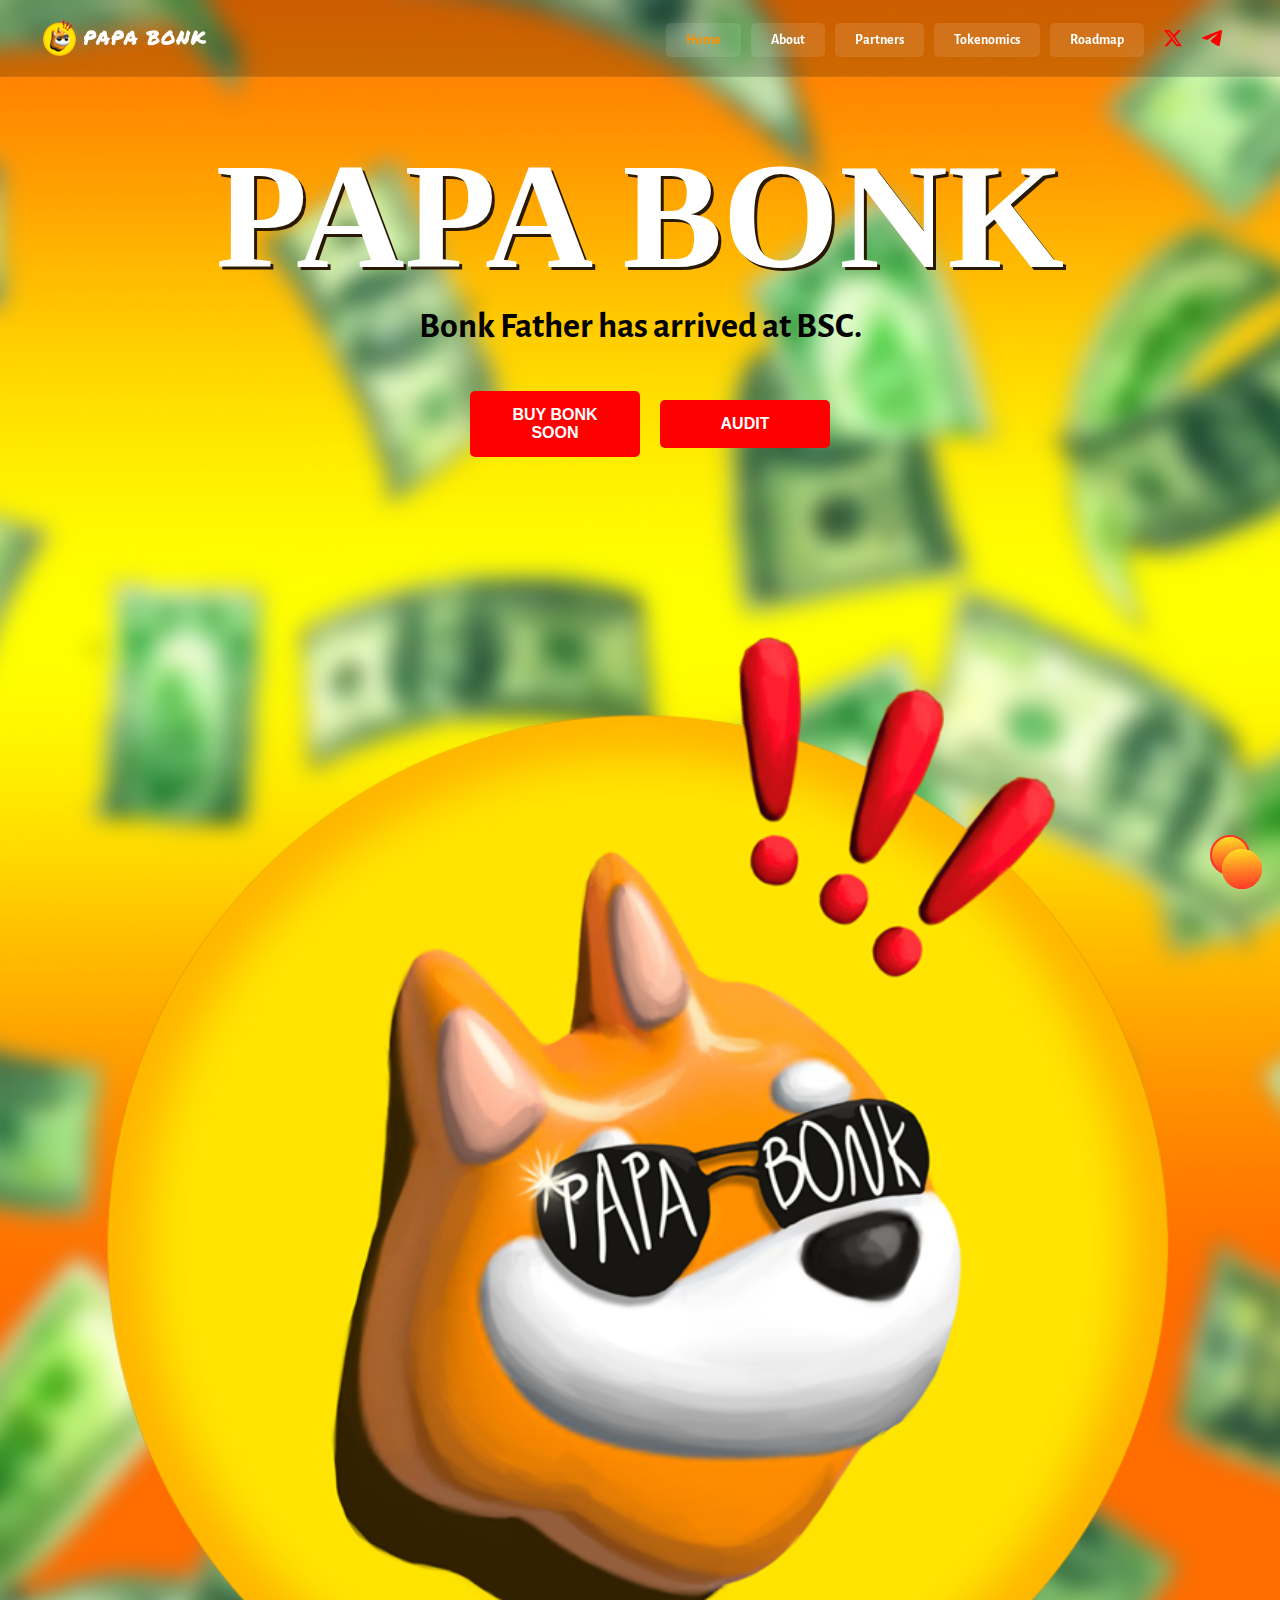
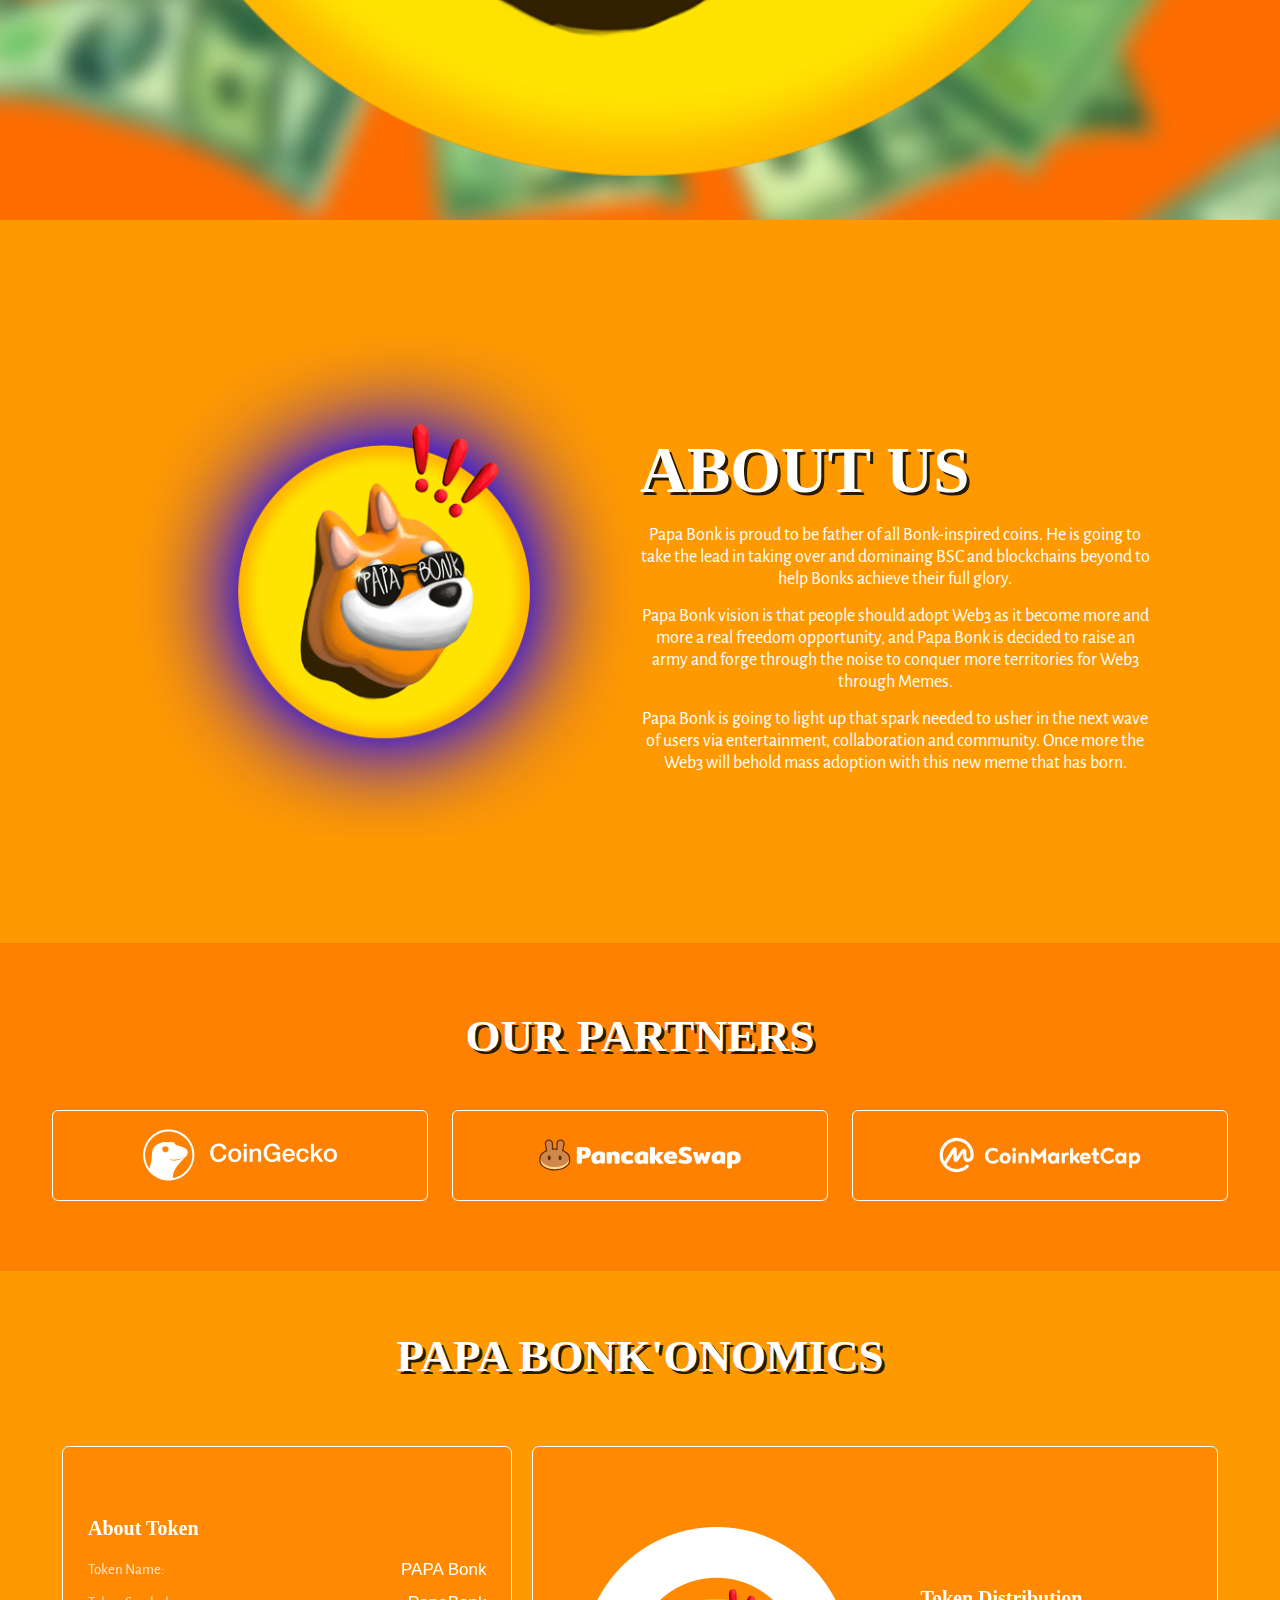
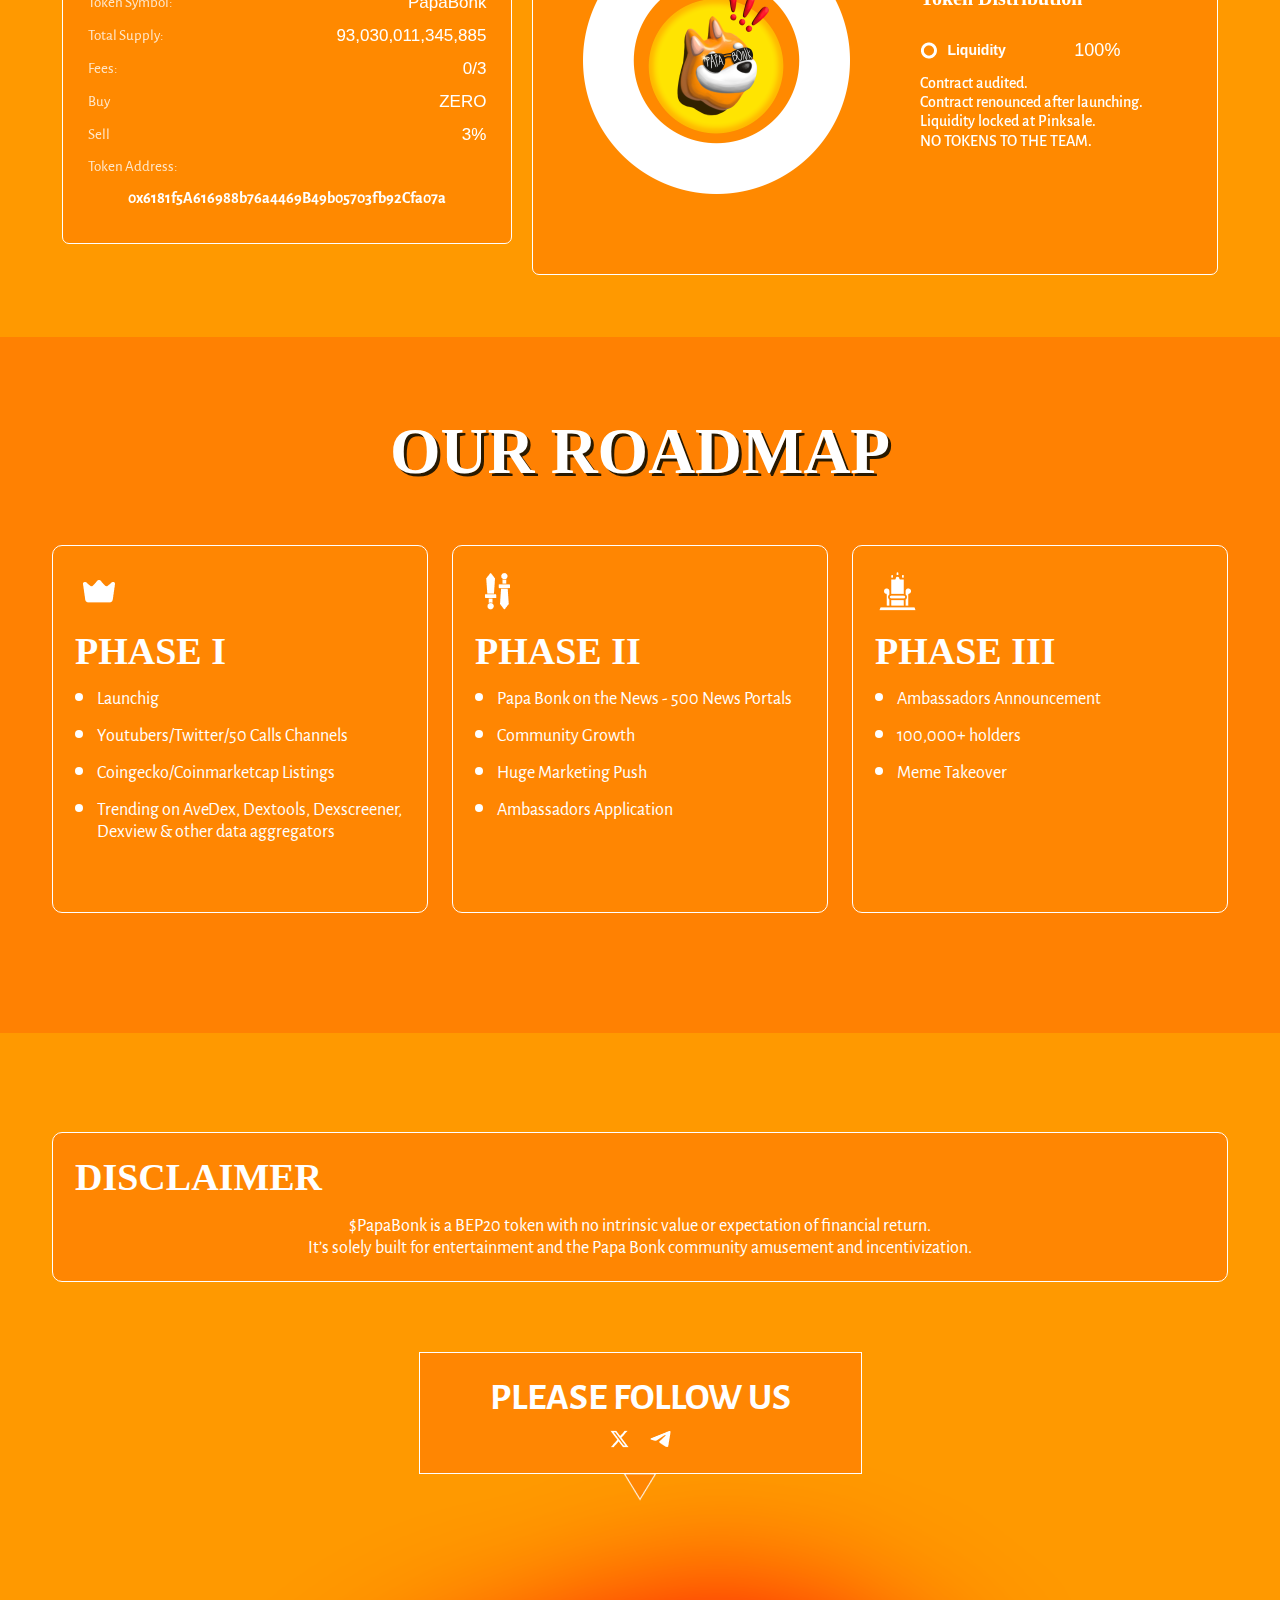
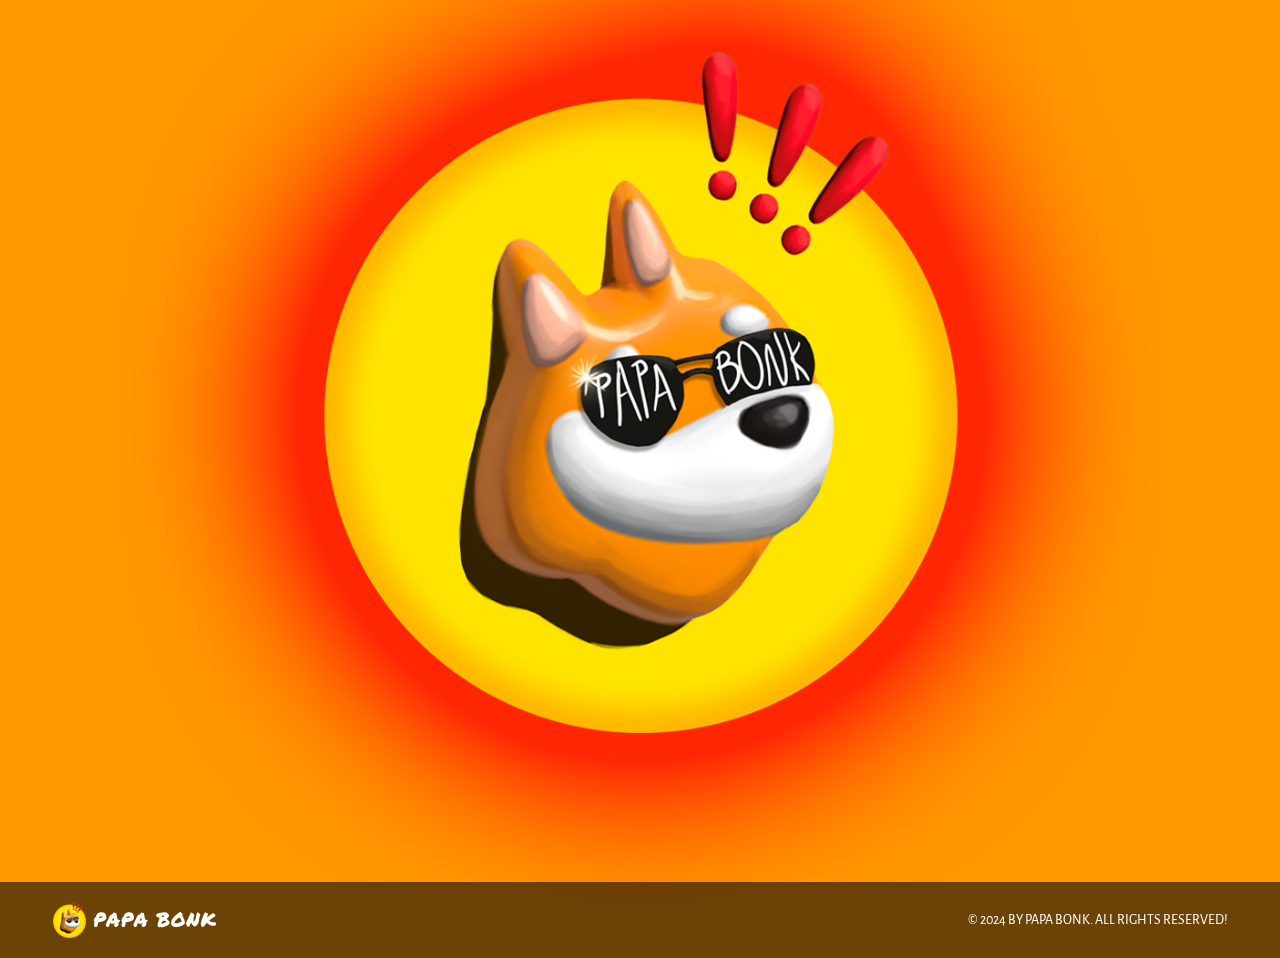
==== index copy.html @ e7e3ecf7 "commit for launching" ====
<!DOCTYPE html>
<html lang="en-US">
	
<head>
		<!-- Meta setup -->
		<meta charset="UTF-8">
		<meta http-equiv="X-UA-Compatible" content="IE=edge">
		<meta name="viewport" content="width=device-width, initial-scale=1, maximum-scale=1, user-scalable=0" />
		<meta name="keywords" content="">
		<meta name="decription" content="">
		
		<!-- Title -->
		<title>Papa BONK - The meme father</title>
		
		<!-- Fav Icon -->
		<link rel="icon" href="img/fav.png"/>	

		<!-- Include Bootstrap -->
		<link rel="stylesheet" href="css/bootstrap.min.css"/>

		<!-- Include aos -->
		<link href="../unpkg.com/aos%402.3.1/dist/aos.css" rel="stylesheet">
		
		<!-- Main StyleSheet -->
		<link rel="stylesheet" href="style.css"/>	

		<!-- Responsive CSS -->
		<link rel="stylesheet" href="css/responsive.css"/>	
		
	</head>
	<body>

		<!--[if lte IE 9]>
            <p class="browserupgrade">You are using an <strong>outdated</strong> browser. Please <a href="https://browsehappy.com/">upgrade your browser</a> to improve your experience and security.</p>
        <![endif]-->

		<!-- nav area start -->
		<header>
			<div class="container ">
				<nav>
					<div class="menu-logo">
						<a href="#" class="logo"><img src="img/logo.png" alt="logo"></a>
					</div>
					<div class="menu-item d-flex">
						<ul class="d-flex">
                            <li><a href="#" data-scroll="#home">Home</a></li>
                            <li><a href="#about" data-scroll="#about">About</a></li>
                            <li><a href="#Partners" data-scroll="#Partners">Partners</a></li>
                            <li><a href="#Tokenomics" data-scroll="#Tokenomics">Tokenomics</a></li>
                            <li><a href="#Roadmap" data-scroll="#Roadmap">Roadmap</a></li>
                        </ul>
						<div class="s-icon">
							<a href="https://twitter.com/ThePapaBonk"><img src="img/x.svg" class="img-fluid" alt=""></a>
							<a href="https://t.me/thepapabonk"><img src="img/telegram.svg" class="img-fluid" alt=""></a>
						</div>
					</div>
					
					<div class="menu-bar">
						<div class="menu-bar-wraper">
							<div class="s-icon mobile-icon-ss">
								<ul>
									<li><a href="https://twitter.com/ThePapaBonk"><img src="img/x.svg" class="img-fluid" alt=""></a>
										<a href="https://t.me/thepapabonk"><img src="img/telegram.svg" class="img-fluid" alt=""></a></li>
								</ul>
							</div>
							<a data-bs-toggle="offcanvas" href="#offcanvasExample" role="button" aria-controls="offcanvasExample">
								<i class="fa fa-bars" aria-hidden="true"></i>
							 </a>
						</div>
					</div>
				</nav>
			</div>
		</header>

		<!-- nev area start -->

		  <!-- offcanvas-area-start -->
		  <div class="offcanvas offcanvas-start" tabindex="-1" id="offcanvasExample" aria-labelledby="offcanvasExampleLabel">
            <div class="offcanvas-header">
                <h5 class="offcanvas-title" id="offcanvasExampleLabel"><a href="index-2.html"><img src="img/logo.png" class="img-fluid" alt="logo"></a></h5>
                <a class="clloss-x" data-bs-dismiss="offcanvas" aria-label="Close"><i class="fa-solid fa-x"></i></a>
            </div>
            <div class="offcanvas-body">
                <div class="mobile-menu-item">
                    <ul>
						<li><a href="#" class="m-active">Home</a></li>
						<li><a href="#about">About</a></li>
						<li><a href="#Partners">Partners</a></li>
						<li><a href="#Tokenomics">Tokenomics</a></li>
						<li><a href="#Roadmap">Roadmap</a></li>
                    </ul>
                </div>
            </div>
        </div>
        <!-- offcanvas-area-end -->

		<!-- hero-area-start -->
		<section class="hero-area overflow-hidden" id="home">
			<div class="container">
				<div class="hero-title text-center">
					<h2 data-aos="fade-up">PAPA BONK</h2>
					<sub data-aos="fade-up">Bonk Father has arrived at BSC.</sub><br><br><br>
					<ul data-aos="fade-up text-center menu-item d-flex">
						<li><a href="https://pancakeswap.finance">BUY BONK SOON</a></li>
						<li><a href="#" class="s2ndss">Audit</a></li>
						<!--<li><a href="https://app.analytixaudit.com/king-bonk" class="s2ndss">audit</a></li>-->
					</ul>
				</div>
			</div>
			
		</section>
		<!-- hero-area-end -->

		<!-- about area start -->
		<section class="about-area overflow-hidden" id="about">
			<div class="container">
				<div class="max-abouts">
					<div class="row g-0">
						<div class="col-md-6 col-lg-6">
							<div data-aos="fade-right" class="about-left">
								<img src="img/about.png" class="img-fluid" alt="">
							</div>
						</div>
						<div class="col-md-6 col-lg-6">
							<div class="about-right">
								<h2 data-aos="fade-up">About US</h2>
								<p data-aos="fade-up">Papa Bonk is proud to be father of all Bonk-inspired coins. He is going to take the lead in taking over and dominaing BSC and blockchains beyond to help Bonks achieve their full glory.</p>
								<p data-aos="fade-up">Papa Bonk vision is that people should adopt Web3 as it become more and more a real freedom opportunity, and Papa Bonk is decided to raise an army and forge through the noise to conquer more territories for Web3 through Memes.</p>
								<p data-aos="fade-up">Papa Bonk is going to light up that spark needed to usher in the next wave of users via entertainment, collaboration and community. Once more the Web3 will behold mass adoption with this new meme that has born.</p>
								
							</div>
						</div>
					</div>
				</div>
				
			</div>
		</section>
		<!-- about area end -->

		<!-- our partners area start  -->
		<section class="partners-area overflow-hidden" id="Partners">
			<div class="container">
				<div class="partners-title">
					<h2 data-aos="zoom-in">Our Partners</h2>
				</div>
				<div class="row">
					<div class="col-md-4 col-lg-4">
						<div data-aos="zoom-in-up" class="partners-items">
							<a href="#"><img src="img/gecko.svg" class="img-fluid" alt=""></a>
						</div>
					</div>
					<div class="col-md-4 col-lg-4">
						<div data-aos="zoom-in-up" class="partners-items">
							<a href="#"><img src="img/pancake.svg" class="img-fluid" alt=""></a>
						</div>
					</div>
					<div class="col-md-4 col-lg-4">
						<div data-aos="zoom-in-up" class="partners-items">
							<a href="#"><img src="img/cmc.svg" class="img-fluid" alt=""></a>
						</div>
					</div>
				</div>
				<!--<div class="row mas-pra">
                   <div class="col-md-6 col-lg-6">
                        <div data-aos="zoom-in-up" class="partners-items">
							<a href="#"><img src="img/pink.svg" class="img-fluid" alt=""></a>
						</div>
                    </div>
                    <div class="col-md-6 col-lg-6">
						<div data-aos="zoom-in-up" class="partners-items">
							<a href="#"><img src="img/pink.svg" class="img-fluid" alt=""></a>
						</div>
                    </div>-->
                </div>
			</div>
		</section>
		<!-- our partners area end -->

		<!-- Tokenomics area end  -->
		<section class="tokenomics-area overflow-hidden" id="Tokenomics">
            <div class="container">
                <div class="tokenomic-title">
                    <h2 data-aos="fade-up" class="aos-init aos-animate">PAPA Bonk'onomics</h2>
                </div>
                <div class="cs-row">
                    <div class="custom-col-1s">
                        <div class="token-left aos-init aos-animate" data-aos="fade-right">
                            <div class="token-left-item">
                                <h2>About Token</h2>
                                <ul>
                                    <li>Token Name:</li>
                                    <li>PAPA Bonk</li>
                                </ul>
                                <ul>
                                    <li>Token Symbol:</li>
                                    <li>PapaBonk</li>
                                </ul>
                                <ul>
                                    <li>Total Supply:</li>
                                    <li>93,030,011,345,885</li>
                                </ul>
								<ul>
                                    <li>Fees:</li>
                                    <li>0/3</li>
                                </ul>
								<ul>
                                    <li>Buy</li>
                                    <li>ZERO</li>
                                </ul>
                                <ul>
                                    <li>Sell</li>
                                    <li>3%</li>
                                </ul>
                                <ul>
                                    <li>Token Address:</li>
                                    <li></li>
                                </ul>
                                <p>0x6181f5A616988b76a4469B49b05703fb92Cfa07a</p>
                                
                            </div>
                        </div>
                    </div>
                    <div class="custom-col-2s">
                        <div class="token-right aos-init aos-animate" data-aos="fade-left">
                            <div class="token-right-ll">
                                <img src="img/cr.png" class="img-fluid" alt="">
                            </div>
                            <div class="token-right-rr">
                                <h2>Token Distribution</h2>
                                <ul>
                                    <li><img src="img/cr1.png" alt="">Liquidity</li>
                                    <li>100%</li>
                                </ul>
								<H6>Contract audited.<br>Contract renounced after launching.<br>Liquidity locked at Pinksale.<br>NO TOKENS TO THE TEAM.</H6>
                                <ul>
                                    <!--<li><img src="img/cr2.png" alt="">Cex Listing</li>
                                    <li>5%</li>-->
                                </ul>
                            </div>
                        </div>
                    </div>
                </div>
            </div>
        </section>
		<!-- Tokenomics area end  -->

		<!-- Our Roadmap start -->
		<section class="our-roadmap-area overflow-hidden" id="Roadmap">
			<div class="container">
				<div class="roadmap-title">
					<h2 data-aos="fade-up">Our Roadmap</h2>
				</div>
				<div class="row">
					<div class="col-md-6 col-lg-4">
						<div data-aos="fade-right" class="roadmap-item aos-init aos-animate">
							<img src="img/crown.png" alt="">
							<h3>Phase I</h3>
							<ul>
								<!--<li>Presale</li>-->
								<li>Launchig</li>
								<li>Youtubers/Twitter/50 Calls Channels</li>
								<li>Coingecko/Coinmarketcap Listings</li>
								<li>Trending on AveDex, Dextools, Dexscreener, Dexview & other data aggregators</li>
								<!--<li>Listing on Major Exchanges</li>-->
							</ul>
						</div>
					</div>
					<div class="col-md-6 col-lg-4">
						<div data-aos="fade-up" class="roadmap-item aos-init aos-animate">
							<img src="img/sword.png" alt="">
							<h3>Phase II</h3>
							<ul>
								<li>Papa Bonk on the News - 500 News Portals</li>
								<li>Community Growth</li>
								<li>Huge Marketing Push</li>
								<li>Ambassadors Application</li>
							</ul>
						</div>
					</div>
					<div class="col-md-6 col-lg-4">
						<div data-aos="fade-left" class="roadmap-item aos-init aos-animate">
							<img src="img/throne.png" alt="">
							<h3>Phase III</h3>
							<ul>
								<li>Ambassadors Announcement</li>
								<li>100,000+ holders</li>
								<li>Meme Takeover</li>
							</ul>
						</div>
					</div>
				</div>
			</div>
		</section>
		<!-- Our Roadmap end -->

		<!-- Our featured start -->
		<section class="our-featured-area overflow-hidden" id="Roadmap">
			<div class="container">
				<div class="disclaimer-wrapper" data-aos="zoom-in">
					<h2>Disclaimer </h2>
					<p>$PapaBonk is a BEP20 token with no intrinsic value or expectation of financial return.<br>It’s solely built for entertainment and the Papa Bonk community amusement and incentivization.</p>
				</div>
				<div class="footer-social-inner text-center" data-aos="fade-up">
					<span><img src="img/pb.png" alt=""></span>
						<h2><strong>Please follow us</strong></h2>
						<ul>
							<li><a href="https://twitter.com/ThePapaBonk"><img src="img/x.png" alt=""></a></li>
							<li><a href="https://t.me/thepapabonk"><img src="img/t.png" alt=""></a></li>
						</ul>
				</div>
				<div class="btm-king-img" data-aos="fade-up">
					<img src="img/btm-king.png" class="img-fluid" alt="">
				</div>
			</div>
		</section>
		<!-- featured end -->

		<!-- footer start -->
		<footer>
			<div class="container">
				<div class="footer-wrapper">
					<a href="#"><img src="img/logo.png" alt=""></a>
					<p>© 2024 by Papa Bonk. All rights reserved!</p>
				</div>
			</div>
		</footer>
		<!-- footer  end-->
		
			
		<!-- Main jQuery -->
		<script src="js/jquery-3.6.0.min.js"></script>		

		<!-- Bootstrap Js -->
		<script src="js/bootstrap.bundle.min.js"></script>

	   <!-- aos Js -->
	   <script src="js/aos.min.js"></script>

		<script>
			$(document).ready(function() {
				$( window ).scroll(function() {
					var height = $(window).scrollTop();
					if(height >= 100) {
						$('header').addClass('fixed-menu');
					} else {
						$('header').removeClass('fixed-menu');
					}
				});
			});
		</script>

		<!-- smartscroll Js -->
		<script src="js/smartscroll.js"></script>
		<script>
			(function ($) {
				"use strict";
				// all parameters are optional
				smartScroll.init({
					speed: 700, // default 500
					addActive: false, // default true
					activeClass: "active", // default active
					offset: 80 // default 100
				}, function () {
					console.log("callback");
				});
			})(jQuery);
		</script>
		
		<!-- Fontawesome Script -->
		<script src="../kit.fontawesome.com/e7f2043049.js"></script>
		
		<!-- Custom jQuery -->
		<script src="js/scripts.js"></script>
		
		<!-- Scroll-Top button -->
		<a href="#" class="scrolltotop" style="display: inline;">
			<i class="fa-solid fa-arrow-up" aria-hidden="true"></i>
			<span class="pluse"></span>
			<span class="pluse2"></span>
		</a>
		
	</body>

</html>
---- style.css ----
@import url('https://fonts.googleapis.com/css2?family=Alegreya+Sans:ital,wght@0,100;0,300;0,400;0,500;0,700;0,800;0,900;1,100;1,300;1,400;1,500;1,700;1,800;1,900&family=Permanent+Marker&display=swap');
body {
    font-family: 'Alegreya Sans', sans-serif;
    font-size: 18px;
    font-weight: 400;
    background: #000000;
    color: #fff;
}

a,
button {
    -o-transition: all .2s ease;
    transition: all .2s ease;
    -webkit-transition: all .2s ease;
    -moz-transition: all .2s ease;
}

a,
a:hover {
    text-decoration: none;
}

ul {
    list-style-type: none;
    padding: 0;
    margin: 0;
    font-family: 'Permanent Marker', sans-serif;
    font-size: 18px;
    font-weight: 400;
    text-align: center;
    color: #ffff;
}

p {
    font-family: 'Alegreya Sans', sans-serif;
    font-size: 30px;
    text-align: center;
    font-weight: 400;
    color: #fff;
    margin-bottom: 0;
}
sub {
    font-family: 'Alegreya Sans', sans-serif;
    font-size: 36px;
    font-weight: 700;
    text-align: center;
    color: #000000;
}rgb(0, 0, 0)

h1,
h2,
h3,
h4,
h5,
h6 {
    margin-bottom: 0;
}

label {
    margin-bottom: 0;
}


.scrolltotop {
    width: 40px;
    height: 40px;
    line-height: 40px;
    border-radius: 50%;
    background: rgb(255,228,35);
    background: linear-gradient(176deg, rgba(255,228,35,1) 0%, rgba(255,130,37,1) 51%, rgba(255,53,39,1) 100%); 
    text-align: center; 
    font-size: 22px;
    color: #ffffff;
    position: fixed;
    right: 30px;
    bottom: 25px;
    display: none;
    animation: lab_top_up 5s linear infinite;
    -webkit-transition: all 0.3s ease;
    -moz-transition: all 0.3s ease;
    transition: all 0.3s ease;
    border: 2px solid #FF3527;
    z-index: 1;    
}

.scrolltotop i {
    color: #ffff;
}

@keyframes lab_top_up {
    0% {
        transform: translateY(-15px);
    }
    50% {
        transform: translateY(0px);
    }
    100% {
        transform: translateY(-15px);
    }
}

.pluse,
.pluse2 {
    position: relative;
    top: 10px;
    left: -8px;
    z-index: -1;
}

.pluse::before,
.pluse2::before {
  width: 40px;
  height: 40px;
}

.pluse::after,
.pluse::before,
.pluse2::after,
.pluse2::before {
    background: rgb(255,228,35);
    background: linear-gradient(176deg, rgba(255,228,35,1) 0%, rgba(255,130,37,1) 51%, rgba(255,53,39,1) 100%); 
  border-radius: 50%;
  left: 50%;
  top: 50%;
  display: block;
  content: '';
  position: absolute;
  top: 2px;
  left: 0;
}

.pluse::after,
.pluse2::after {
  width: 30px;
  height: 30px;
  background: transparent;
  margin-left: -15px;
  margin-top: -15px;
}

.pluse::before {
    -webkit-animation: pluse_animate 2.5s infinite linear;
    animation: pluse_animate 2.5s infinite linear;
}

.pluse2::before {
  -webkit-animation: pluse_animate 3s infinite linear;
  animation: pluse_animate 3s infinite linear; 
}

@keyframes pluse_animate {
    0% {
        opacity: 1;
        -webkit-transform: translate(-50%, -50%) scale(0.3);
        transform: translate(-50%, -50%) scale(0.3);
    }
    100% {
        opacity: 0;
        -webkit-transform: translate(-50%, -50%) scale(2);
        transform: translate(-50%, -50%) scale(2);
    }
}


/*==== nev area start===== */

header {
    padding: 20px 30px;
    border-bottom: 1px solid rgba(255, 255, 255, 0.07); background: rgba(0, 0, 0, 0.20);
    backdrop-filter: blur(3px); 
    position: fixed;
    max-width: 100%;
    width: 100%;
    left: 0;
    right: 0;
    z-index: 9999;
}

header .container{
    max-width: 100% !important;
}
nav {
    display: -webkit-box;
    display: -ms-flexbox;
    display: flex;
    -webkit-box-pack: justify;
        -ms-flex-pack: justify;
            justify-content: space-between;
    -webkit-box-align: center;
        -ms-flex-align: center;
            align-items: center;
            
}

.logo {
    max-width: 300px;
    display: inline-block;
    margin-right: 50px;
}

.menu-item {
    display: -webkit-box;
    display: -ms-flexbox;
    display: flex;
    -webkit-box-align: center;
        -ms-flex-align: center;
            align-items: center;
}
.s-icon{
    margin-left: 20px;
}
.s-icon a {
    display: inline-block;
    margin-right: 16px;
    -webkit-transition: .2s;
    -o-transition: .2s;
    transition: .2s;
}

.s-icon a:hover {
    -webkit-transform: scale(1.2);
        -ms-transform: scale(1.2);
            transform: scale(1.2);
}

.menu-item ul li a {
    color: #fff;
    font-family: 'Alegreya Sans', sans-serif;
    font-size: 14px;
    font-style: normal;
    font-weight: 700;
    line-height: normal;
    padding: 10px 20px;
    border-radius: 5px;
    background: rgba(255, 255, 255, 0.10);
    margin-left: 10px;
    text-transform: capitalize;
}

.menu-item ul li a:hover {
    color: rgb(255, 0, 0); 
}

.active a{
    color: rgb(255, 145, 0) !important; 
}


/* .active a{
    color: red !important;
} */

.menu-bar {
    display: none;
}

.menu-bar a {
    font-size: 30px;
    color: #FF0000;
    cursor: pointer;
}

.mobile-icon-ss {
    display: none;
}

/*==== nev area end===== */

/*==== sticky-nev start=== */

.fixed-menu {

    background: rgba(0, 0, 0, 0.767); 
    position: fixed;
    top: 0;
    -webkit-animation: slide-down 0.5s !important;
            animation: slide-down 0.5s !important;
    left: 0;
    right: 0;
    -webkit-box-shadow: 4px -86px 103px rgba(0, 0, 0, 0.9);
            box-shadow: 4px -86px 103px rgba(0, 0, 0, 0.9);
    z-index: 250;
    -webkit-transition: .10s;
    -o-transition: .10s;
    transition: .10s;
}

.fixed-menu .menu-bar a {
    color: #FF0000 !important;
}

@-webkit-keyframes slide-down {
    0% {
        -webkit-transform: translateY(-100%);
                transform: translateY(-100%);
    }
    100% {
        -webkit-transform: translateY(0);
                transform: translateY(0);
    }
}

@keyframes slide-down {
    0% {
        -webkit-transform: translateY(-100%);
                transform: translateY(-100%);
    }
    100% {
        -webkit-transform: translateY(0);
                transform: translateY(0);
    }
}

@-webkit-keyframes slide {
    0% {
        opacity: 0;
        -webkit-transform: translateY(50%);
                transform: translateY(50%);
    }
    100% {
        opacity: 1;
        -webkit-transform: translateY(0);
                transform: translateY(0);
    }
}

@keyframes slide {
    0% {
        opacity: 0;
        -webkit-transform: translateY(50%);
                transform: translateY(50%);
    }
    100% {
        opacity: 1;
        -webkit-transform: translateY(0);
                transform: translateY(0);
    }
}

/*==== sticky-nev end=== */

/* ====offcanvas manu start===== */

.offcanvas-header {
    background-color: #0f0f0f;
    border-bottom: 1px solid #FF0000;
}

.offcanvas-header h5 img {
    max-width: 100px;
}

.offcanvas-body {
    background-color: #000000;
    padding: 0px !important;
}

.clloss-x {
    font-size: 25px;
    cursor: pointer;
    color: #FF0000;
}

.clloss-x:hover {
    color: #FF0000;
}

.offcanvas-start {
    top: 0;
    left: 0;
    width: 340px;
    z-index: 11111111111111;
}

.mobile-menu-item ul li a {
    font-size: 16px;
    font-weight: 600;
    color: #fff;
    -webkit-transition: .2s;
    -o-transition: .2s;
    transition: .2s;
    padding: 15px 20px;
    display: block;
    transition: .2s;
    text-transform: uppercase;
}

.mobile-menu-item ul li a:hover {
    color: #FF0000;
    background-color: #0f0f0f;
    
}

.m-active {
    color: #FF0000 !important;
    background-color: #0f0f0f;
}

.mobile-menu-item ul li a i {
    font-size: 20px;
    margin-right: 15px;
}

/* ====offcanvas manu end===== */
/* =====hero-area-start===== */

.hero-area {
    background-image: url(img/hero-bg.png);
    background-repeat: no-repeat;
    background-size: cover;
    background-position: bottom center;
    height: 1820px;
    padding: 20px 0 0px 0;
}

.hero-title h2 {
    color: #FFF;
    text-align: center;
    text-shadow: 3px 3px 0px #291900;
    font-family: 'Permanent Marker';
    font-size: 150px;
    font-style: normal;
    font-weight: 900;
    line-height: normal;
    text-transform: uppercase;
    margin-top: 110px;
}



.hero-title p{
    color: #FFF;
    text-align: center;
    text-shadow: 3px 3px 0px #000;
    font-family: 'Alegreya Sans';
    font-size: 30px;
    font-style: normal;
    font-weight: 400;
    line-height: 100%; /* 30px */
    text-transform: uppercase;
    margin-bottom: 30px;
 
}

.hero-title ul {
    
    font-family: 'Permanent Marker', sans-serif;
    font-size: 18px;
    font-weight: 400;
    text-align: center;
    color: #ffff;
    text-align: center;
    display: -webkit-box;
    display: -ms-flexbox;
    display: flex;
    -webkit-box-align: center;
        -ms-flex-align: center;
            align-items: center;
    -webkit-box-pack: center;
        -ms-flex-pack: center;
            justify-content: center;
}

.hero-title ul li a {
    color: #FF8102;
    font-family: 'Permanent Marker', sans-serif;
    font-size: 16px;
    font-style: normal;
    font-weight: 700;
    line-height: normal;
    text-align: center;
    text-transform: uppercase;;
    display: inline-block;
    padding: 15px 40px;
    border-radius: 5px;
    -webkit-transition: .3s;
    -o-transition: .3s;
    transition: .3s;
    margin-bottom: 30px;
    margin-left: 20px;
    width: 170px; 
    background-color: #fff;
}
.hero-title ul li:first-of-type a{
    background-color: #F00; 
    color: #fff;
}

.hero-title ul li:last-of-type a{
    background-color: #F00; 
    color: #fff;
}


.hero-title ul li:last-of-type a{
    text-transform: uppercase;
}

/* about area start */

.about-area {
    padding: 106px  0px;
    background: #F90;
}

.max-abouts {
    max-width: 1021px;
    margin: auto;
}



.about-right h2 {
    color: #FFF;
    text-shadow: 3px 3px 0px #291900;
    font-family: 'Permanent Marker';
    font-size: 65px;
    font-style: normal;
    font-weight: 900;
    line-height: 105%; /* 68.25px */
    text-transform: uppercase;
    margin-bottom: 20px;
    margin-top: 110px;
}

.about-right p {
    color: #FFF;
    font-size: 18px;
    font-style: normal;
    font-weight: 400;
    line-height: normal;
    margin-bottom: 15px;
}

/* ======our partners area start====== */

.partners-area{
    padding: 70px 0 50px;
    background: #FF8102;
}

.partners-title h2{
    color: #FFF;
    text-align: center;
    text-shadow: 3px 3px 0px #291900;
    font-family: 'Permanent Marker';
    font-size: 45px;
    font-style: normal;
    font-weight: 900;
    line-height: 105%; /* 47.25px */
    text-transform: uppercase;
    margin-bottom: 50px;
}

.partners-items a{
    display: block;
    text-align: center;
    border-radius: 6px;
    border: 1px solid #FFF;
    background: #FF8102;
    padding: 16px 45px;
    margin-bottom: 20px;
    height: 91px;
    display: -webkit-box;
    display: -ms-flexbox;
    display: flex;
    -webkit-box-pack: center;
        -ms-flex-pack: center;
            justify-content: center;
    -webkit-box-align: center;
        -ms-flex-align: center;
            align-items: center;
}
.mas-pra
{
  max-width: 750px;
  margin: auto;
}

.copy-notification {
    color: #ffffff;
    background-color: rgba(0,0,0,0.8);
    padding: 20px;
    border-radius: 30px;
    position: fixed;
    top: 50%;
    left: 50%;
    width: 150px;
    margin-top: -30px;
    margin-left: -85px;
    display: none;
    text-align:center;
}


/* Tokenomics area start */

.tokenomics-area {
    padding: 62px 0px;
    background: #F90;
}

.tokenomic-title h2 {
    color: #FFF;
    text-align: center;
    text-shadow: 3px 3px 0px #291900;
    font-family: 'Permanent Marker';
    font-size: 45px;
    font-style: normal;
    font-weight: 900;
    line-height: 105%; /* 47.25px */
    text-transform: uppercase; 
     margin-bottom: 66px;
}

.token-left-item{
    padding: 70px 25px 35px 25px;
    border-radius: 7px;
    border: 1px solid #FFF;
    background: rgba(255, 0, 0, 0.10);
    backdrop-filter: blur(2px);
}
.token-left-item h2{
    color: #FFF;
    font-family: 'Permanent Marker';
    font-size: 20px;
    font-style: normal;
    font-weight: 900;
    line-height: normal;
    text-transform: capitalize;
    margin-bottom: 20px;
}
.token-left-item ul {
    display: flex;
    justify-content: space-between;
    align-items: center;
}
.token-left-item ul li{
    margin-bottom: 13px;
}
.token-left-item ul li:first-of-type{
    color: rgba(255, 255, 255, 0.80);
    font-family: 'Alegreya Sans';
    font-size: 15px;
    font-style: normal;
    font-weight: 400;
    line-height: 120%; /* 16.8px */
}
.token-left-item ul li:last-of-type{
    color: #FFF;
    font-size: 17px;
    font-style: normal;
    font-weight: 400;
    line-height: normal;
    text-transform: capitalize;
}
.token-left-item p{
    color: #FFF;
    font-family: 'Alegreya Sans';
    font-size: 16px;
    font-style: normal;
    font-weight: 700;
    line-height: normal;
    text-transform: capitalize;
 
}

/* token-right */
.token-right{

    border-radius: 7px;
    border: 1px solid #FFF;
    background: rgba(255, 0, 0, 0.10);
    backdrop-filter: blur(2px);
    padding: 80px 40px 80px 50px;
    display: flex;
}

.token-right h2{
    color: #FFF;
    font-family: 'Permanent Marker';
    font-size: 20px;
    font-style: normal;
    font-weight: 900;
    line-height: normal;
    text-transform: capitalize;
    margin-bottom: 30px;
  
    margin-top: 60px;
}
.token-right ul {
    display: flex;
    justify-content: space-between;
    align-items: center;
    width: 200px;
}
.token-right ul li{
    margin-bottom: 13px;
    display: flex;
    align-items: center;
}
.token-right ul li img{
    display: inline-block;
    margin-right: 10px;
}
.token-right ul li:first-of-type{
    color: #FFF;

    font-size: 14px;
    font-style: normal;
    font-weight: 700;
    line-height: 120%; /* 16.8px */
}
.token-right ul li:last-of-type{
    color: #FFF;
    font-size: 18px;
    font-style: normal;
    font-weight: 400;
    text-align: left;
    line-height: normal;
    text-transform: capitalize;
}
.token-right-rr{
    margin-left: 70px;
}

/* =========Our Roadmap start ======== */

.our-roadmap-area {
    padding: 80px 0;
    background: #FF8102;
    /* position: relative; */
}

.roadmap-title h2 {
    color: #FFF;
    text-align: center;
    text-shadow: 3px 3px 0px #291900;
    font-family: 'Permanent Marker';
    font-size: 65px;
    font-style: normal;
    font-weight: 900;
    line-height: 105%; /* 68.25px */
    text-transform: uppercase;
    text-align: center;
    margin-bottom: 60px;
}

.roadmap-item {
    padding: 22px;
    border-radius: 10px;
    border: 1px solid #FFF;
    background: #FF8602;
    background-image: url(img/mask.png);
    background-size: cover;
    background-repeat: no-repeat;
    background-position: top right;
    min-height: 368px;
    margin-bottom: 40px;
}

.roadmap-item img {
    display: inline-block;
    margin-bottom: 15px;
}

.roadmap-item h3 {
    color: #FFF;
    font-family: 'Permanent Marker';
    font-size: 38px;
    font-style: normal;
    font-weight: 900;
    line-height: normal;
    text-transform: uppercase;
    margin-bottom: 15px;
}

.roadmap-item ul li {
    color: #fff;
    font-family: Alegreya Sans;
    font-size: 18px;
    font-style: normal;
    font-weight: 400;
    text-align: left;
    line-height: normal;
    margin-bottom: 15px;
    position: relative;
    margin-left: 22px;
}

.roadmap-item ul li::before {
    content: "";
    width: 8px;
    height: 8px;
    background: #fff;
    display: block;
    border-radius: 50%;
    position: absolute;
    left: -22px;
    top: 5px;
}


/* ====featured area======== */



.our-featured-area {
    padding: 9px 0 0 0;
    background: #F90;
    /* position: relative; */
}



.disclaimer-wrapper{
    padding: 22px;
    border-radius: 10px;
    border: 1px solid #FFF;
    background: #FF8602;
    margin-top: 90px;
    margin-bottom: 90px;
   
}
.disclaimer-wrapper h2{
    color: #FFF;
    font-family: 'Permanent Marker';
    font-size: 38px;
    font-style: normal;
    font-weight: 900;
    line-height: normal;
    text-transform: uppercase;
    margin-bottom: 16px;
}
.disclaimer-wrapper p{
    color: #FFF;
    font-family: 'Alegreya Sans';
    font-size: 18px;
    font-style: normal;
    font-weight: 400;
    line-height: normal;
}


.btm-king-img{
    text-align: center !important;
    margin-left: 50px;
     width: 100%;
            height: 100%; /* Mantém a proporção da imagem */
            max-width: 100%; /* Garante que a imagem não ultrapasse o tamanho do contêiner */
            display: block; /* Remove espaços em branco ao redor da imagem */
            margin: 0 auto; /* Centraliza a imagem no contêiner */
}

.footer-social-inner{
    border: 1px solid #FFF;
    background: #FF8602;
    padding: 22px;
    max-width: 443px;
    margin:-20px auto;
    position: relative;
    /* position: absolute; */
    /* bottom: 0px;
    left: 50%;
    transform: translate(-50%,-50%); */
}


.footer-social-inner span{
    position: absolute;
    bottom:-41px;
    left: 50%;
    transform: translate(-50%,-50%);
}

.footer-social-inner h2{
    color: #FFF;
    font-family: 'Alegreya Sans', sans-serif !important;
    font-size: 38px;
    font-style: normal;
    font-weight: 400;
    line-height: normal;
    text-transform: uppercase;
    margin-bottom: 3px;
}

.footer-social-inner ul{
    display: flex;
    align-items: center;
    justify-content: center;
}
.footer-social-inner ul li  a{
    display: inline-block;
    padding: 0 10px;
    transition: .2s;
}

.footer-social-inner ul li  a:hover{
    transform: scale(1.2);
}

body{
    position: relative;
}
footer {
    padding: 20px 0;
    background: rgba(10, 10, 10, 0.60);
    backdrop-filter: blur(12px);
    position: absolute;
    /* top:100%; */
    bottom: 0px;
    left: 0px;
    width: 100%;
}

.footer-wrapper {
    display: -webkit-box;
    display: -ms-flexbox;
    display: flex;
    -webkit-box-align: center;
        -ms-flex-align: center;
            align-items: center;
    -webkit-box-pack: justify;
        -ms-flex-pack: justify;
            justify-content: space-between;
}

.footer-wrapper p {
    color: #FFF;

    font-size: 14px;
    font-style: normal;
    font-weight: 400;
    line-height: normal;
    text-transform: uppercase;
}
 html, body{
    scroll-behavior: smooth;
 }

/* end all the css  */
.cs-row {
    display: flex;
 
 }

 .custom-col-1s{
    width: 40%;
    padding-left: 10px;
    padding-right: 10px;
 }
 .custom-col-2s{
    width: 60%;
    padding-left: 10px;
    padding-right: 10px;
 }



/* =======end all the css design======== */
---- css/responsive.css ----
/*
====================================
Medium Screen - Others
====================================
*/
@media screen and (min-width: 1700px) and (max-width: 2000px) {
    .hero-area {
        background-repeat: no-repeat;
        background-position:bottom top center;
        height: 1650px;
        background-size: cover;
       
      }
}
@media screen and (min-width: 992px) and (max-width: 1200px) {}

/*
====================================
Small Screen - Tablate
====================================
*/

@media screen and (min-width: 768px) and (max-width: 991px) {

    .menu-logo {
        display: block !important;
    }
    .menu-bar {
        display: block;
    }
    .menu-item {
        display: none !important;
    }
    .s-icon{
        display: none;
    }
    .mobile-icon-ss {
        margin-top: -5px;
        margin-right: 5px;
        display: block !important;
    }
    .mobile-icon-ss ul li {
        display: flex;
    }   .mobile-icon-ss ul li a{
        margin-right: 8px;
    }
    .menu-bar-wraper {
        display: flex;
        align-items: center;
    }

    .hero-area {
        background-repeat: no-repeat;
        background-position: bottom center;
        background-size: cover;
        height: 850px;
        padding: 20px 0 0px 0;
    }
    .hero-title h4 {
        color: #FFF;
        font-size: 31px;
        margin-bottom: 7px;
        margin-top: 120px;
    }
    .hero-title h2 {
        font-size: 59px;
    }
    .hero-title h3 {
        font-size: 23px;
        margin-bottom: 24px;
    }
    .hero-title ul li a {
        margin-bottom: 24px;
    }
    /* =========== */
    .hero-title ul{
        flex-wrap: wrap;
    }
    .hero-title ul li {
        width: 50%;
        padding-left: 5px;
        padding-right: 5px;
    }

    .hero-title ul li a {
        color: #000;
        font-size: 16px;
        font-style: normal;
        font-weight: 700;
        line-height: normal;
        text-transform: uppercase;
        display: inline-block;
        padding: 13px  0px;
        border-radius: 5px;
        transition: .3s;
        margin-bottom: 10px;
        margin-left: 0px;
        width: 100%;
        display: block;
    }

    .hero-title ul li:first-of-type a{
        width: 100%;
    }
    .about-area {
        padding: 43px 0;
    }
    .about-right {
        margin-top: 29px;
        text-align: center;
    }
    .about-right h2 {
        font-size: 50px;
    }
    .tokenomic-title h2 {
        color: #F90;
        font-size: 50px;
    }

    .tokenomics-area {
        padding: 50px 0 26px;
       
    }


    .tokenomics-area {
        padding: 50px 0 26px;
    
    }
    .tokenomic-title h2{
        font-size: 50px;
        color: #FFF;
    }
    .about-btn- h3
    {

      font-size: 20px;
    }


    .token-left {
        margin-bottom: 40px;
    }

    .partners-title h2 {
        font-size: 44px;
        line-height: 50px;
        margin-bottom: 40px;
    }
    .token-right {
        padding: 35px 24px;
        display: block;
    }
    .token-right-ll {
        text-align: center;
    }
    .token-right-ll img{
        width: 207px;
    }
    .token-right-rr {
        margin-left: 0px;
    }

    .token-right h2 {

        margin-bottom: 10px;
        margin-top: 30px;
    }
    .token-right ul{
        width: 100%;
    }



    .roadmap-title h2 {
        font-size: 48px;
    }
    .roadmap-title p {
        text-align: center;
        margin-bottom: 45px;
    }
    .our-roadmap-area {
        padding: 44px 0;
        background-size: cover;
        background-repeat: no-repeat;
        background-position: top center;
  
        /* position: relative; */
    }



    .roadmap-item {
        min-height: 400px;
    }
    .footer-wrapper {
        display: block;
        text-align: center;
    }
    .footer-wrapper p {
        margin-top: 10px;
    }

    .kg-img img {
        width: 250px;
    }
  

    .cs-row {
        display: block;
     
     }
    
     .custom-col-1s{
        width: 100%;
        padding-left: 10px;
        padding-right: 10px;
     }
     .custom-col-2s{
        width: 100%;
        padding-left: 10px;
        padding-right: 10px;
     }
    




}

/*
====================================
Small Screen - Mobile
====================================
*/


@media screen and (max-width: 767px) {
    header {
        padding: 20px 0px;
    }
    .menu-logo {
        display: block !important;
    }
    .menu-bar {
        display: block;
    }
    .menu-item {
        display: none !important;
    }
    .s-icon{
        display: none;
    }
    .mobile-icon-ss {
        margin-top: -5px;
        margin-right: 5px;
        display: block !important;
    }
    .mobile-icon-ss ul li {
        display: flex;
    }   .mobile-icon-ss ul li a{
        margin-right: 8px;
    }
    .menu-bar-wraper {
        display: flex;
        align-items: center;
    }
    .hero-area {
        height: 750px;
        padding: 43px  0;
        background-position:  center;
        background-size: cover;
     
    }

    .hero-title h2 {
        font-size: 45px;
        margin-top: 70px;
    }
  
    .hero-title p {
        font-size: 23px;
    }
    .hero-title ul li a {
        margin-bottom: 24px;
    }
    .about-area {
        padding: 43px 0;
    }
    .about-right {
        margin-top: 29px;
        text-align: center;
    }
    .about-right h2 {
        font-size: 40px;
        margin-top: 0px;
    }
    .tokenomic-title h2 {
        color: #F90;
        font-size: 50px;
    }

    .tokenomics-area {
        padding: 50px 0 26px;
      
    }


    .tokenomics-area {
        padding: 50px 0 26px;
    
    }
    .tokenomic-title h2{
        font-size: 40px;
        color: #fff;
    }

    .token-left-item {
        padding: 41px 14px 35px 14px;
        border-radius: 7px;
        border: 1px solid #FFF;
        background: rgba(255, 0, 0, 0.10);
        backdrop-filter: blur(2px);
    }
    .about-btn- h3
    {

      font-size: 20px;
    }


    .token-left {
        margin-bottom: 40px;
    }

    .partners-title h2 {
        font-size: 40px;
        line-height: 50px;
        margin-bottom: 40px;
    }
    .token-right {

        padding: 35px 24px;
        display: block;
    }
    .token-right-ll {
        text-align: center;
    }
    .token-right-rr {
        margin-left: 0px;
    }

    .token-right h2 {

        margin-bottom: 10px;
        margin-top: 30px;
    }
    .token-right ul{
        width: 100%;
    }



    .roadmap-title h2 {
        font-size: 40px;
    }
    .roadmap-title p {
        text-align: center;
        margin-bottom: 45px;
    }
    .our-roadmap-area {
        padding: 44px 0;
        background-size: cover;
        background-repeat: no-repeat;
        background-position: top center;
  
        /* position: relative; */
    }







    .roadmap-item {
        min-height: inherit;
    }
    .roadmap-item h3 {
        color: #FFF;
        font-family: Permanent Marker;
        font-size: 33px;
        font-style: normal;
        font-weight: 900;
        line-height: normal;
        text-transform: uppercase;
        margin-bottom: 11px;
    }
    .disclaimer-wrapper
    {
    padding: 22px;
    margin-top: 56px;
    margin-bottom: 51px;
    }
    .disclaimer-wrapper h2
    {
      color: #FFF;
      font-family: Permanent Marker;
      font-size: 28px;
    }

    .footer-social-inner
{
  border: 1px solid #FFF;
  background: #FF8602;
  padding: 22px;
  max-width: 305px;
  }
    .footer-social-inner h2
{
  color: #FFF;
  font-family: 'Bungee', sans-serif !important;
  font-size: 24px;
  text-align: center;
}
    .footer-wrapper {
        display: block;
        text-align: center;
    }
    .footer-wrapper p {
        margin-top: 10px;
    }

    .kg-img img {
        width: 250px;
    }
  
    .btm-king-img img
    {
      width: 100%;
      height: 100%;
    }
    footer
    {
      padding: 8px 0;
    }

/* =========== */
.hero-title ul{
    flex-wrap: wrap;
}
.hero-title ul li {
    width: 50%;
    padding-left: 5px;
    padding-right: 5px;
  }

  .hero-title ul li a {
	color: #000;
	font-size: 16px;
	font-style: normal;
	font-weight: 700;
	line-height: normal;
	text-transform: uppercase;
	display: inline-block;
	padding: 13px  0px;
	border-radius: 5px;
	transition: .3s;
	margin-bottom: 10px;
	margin-left: 0px;
	width: 100%;
	display: block;
}

.hero-title ul li:first-of-type a{
    width: 100%;
}



.cs-row {
    display: block;
 
 }

 .custom-col-1s{
    width: 100%;
    padding-left: 10px;
    padding-right: 10px;
 }
 .custom-col-2s{
    width: 100%;
    padding-left: 10px;
    padding-right: 10px;
 }




}
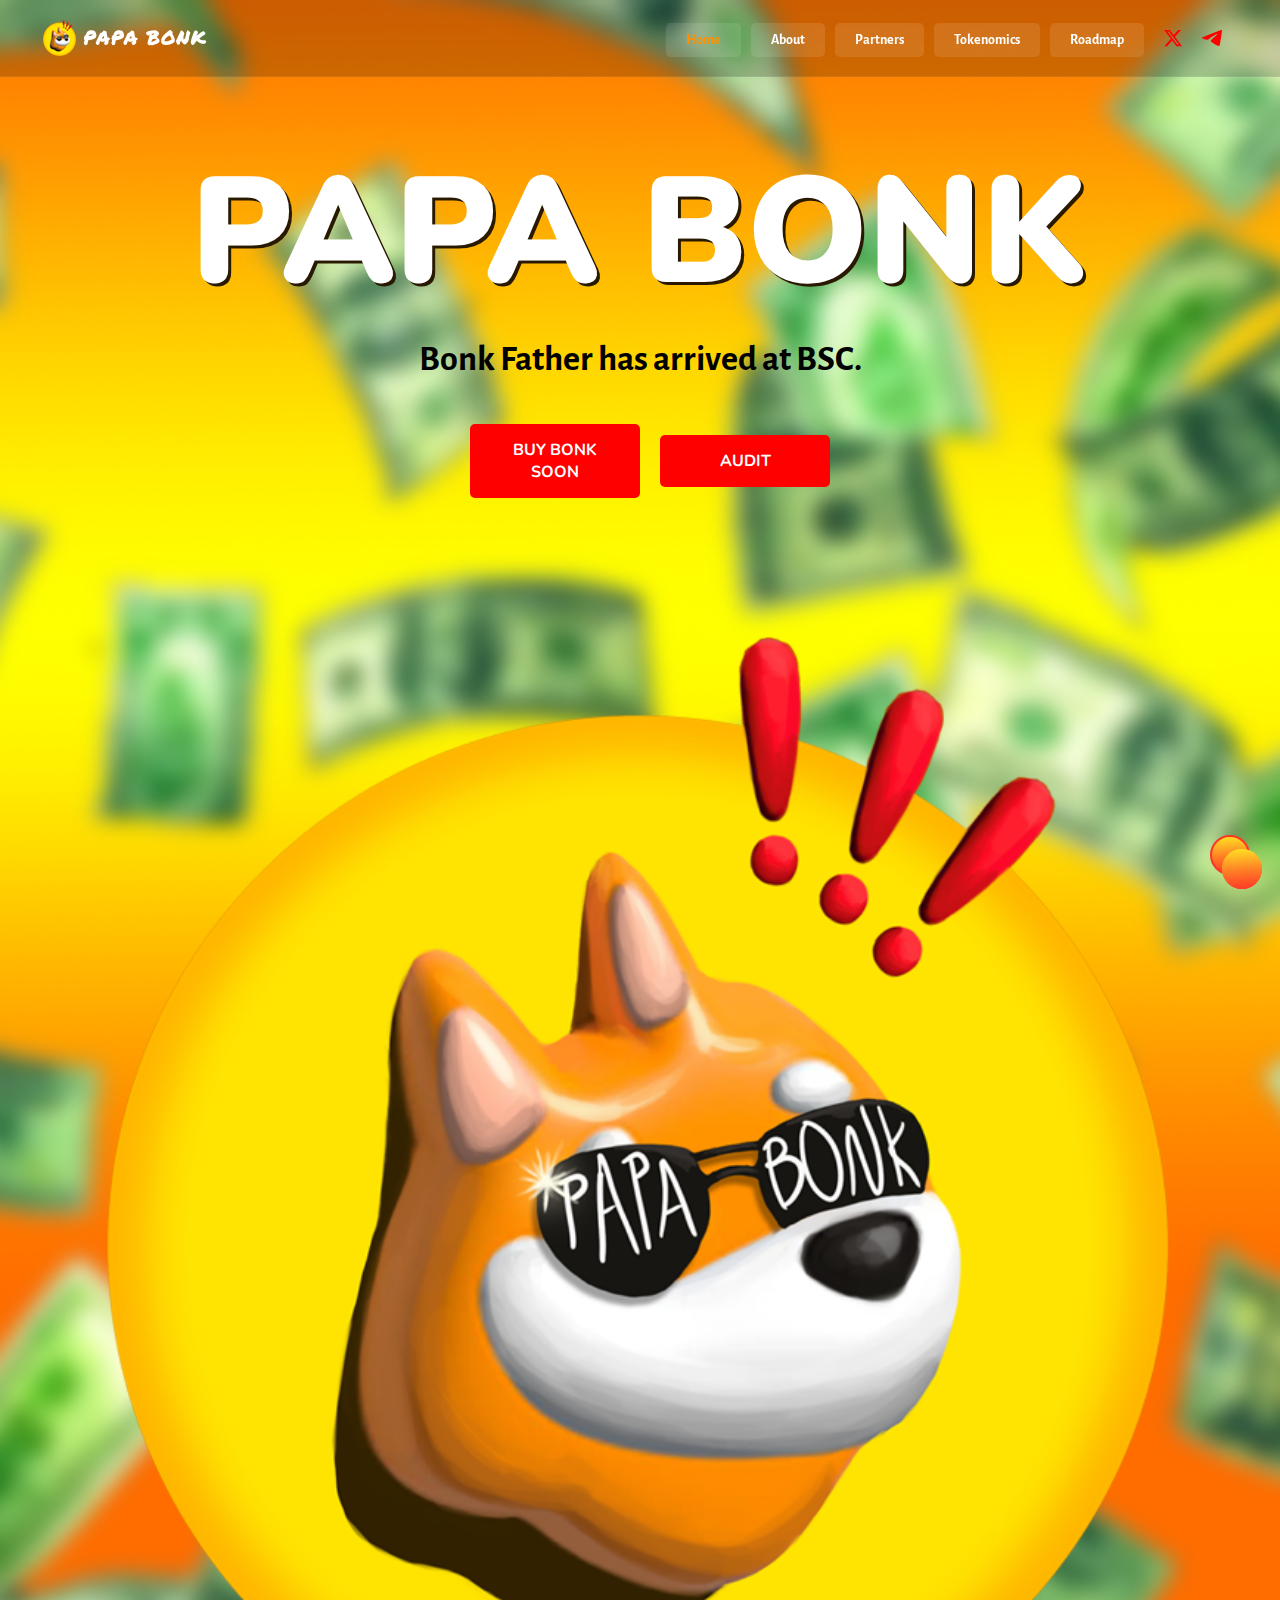
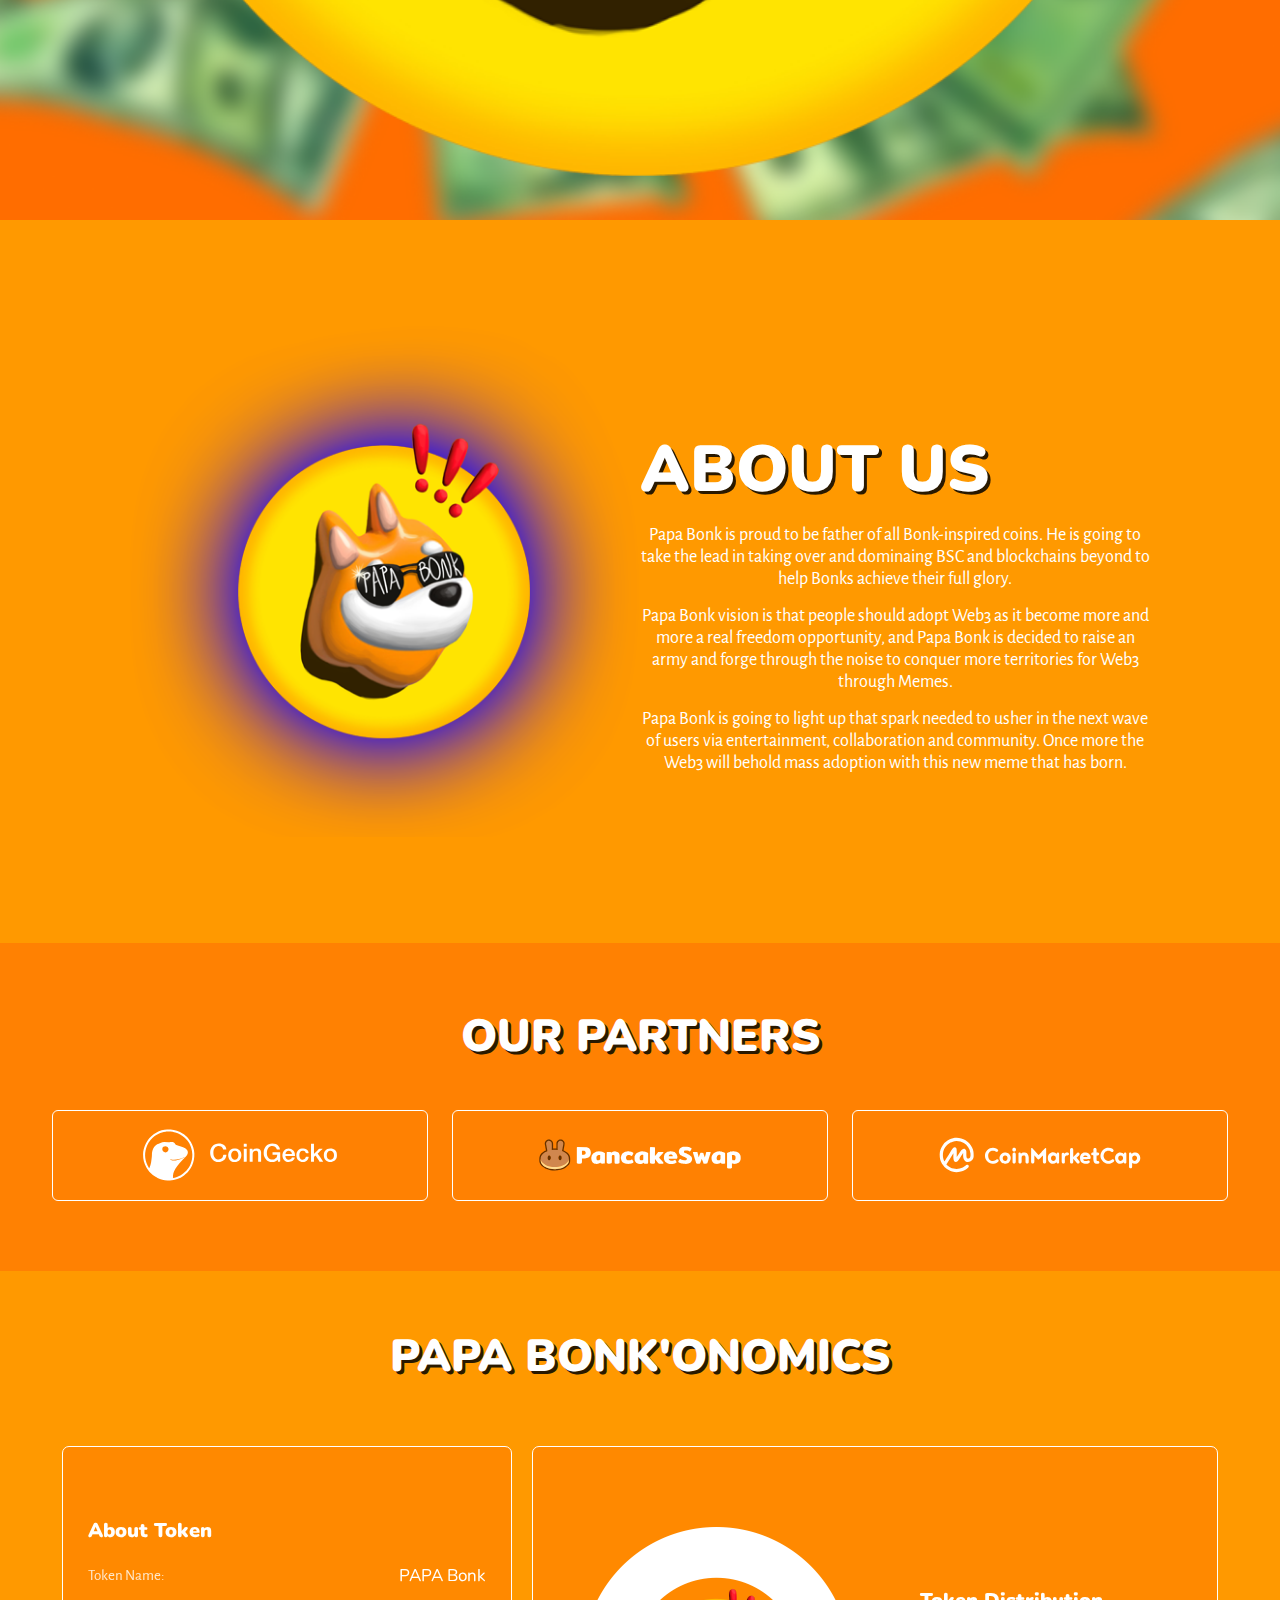
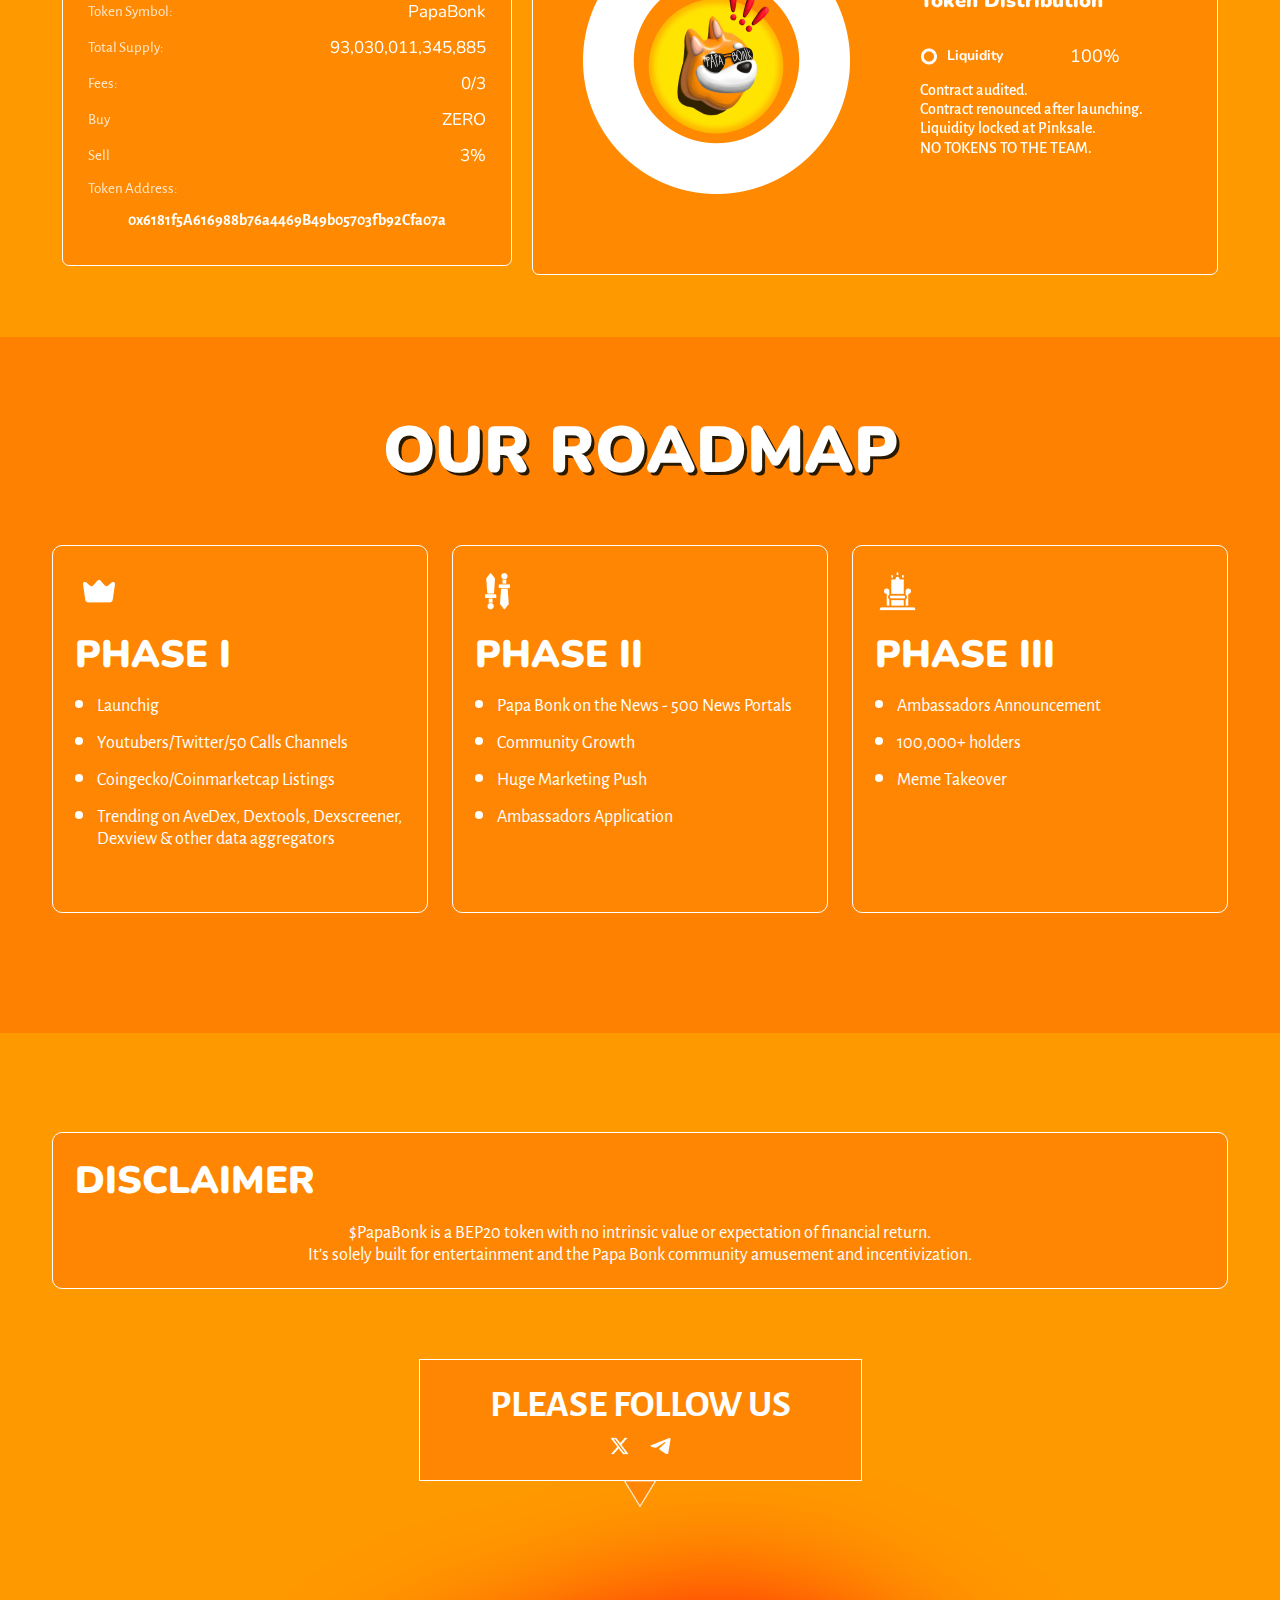
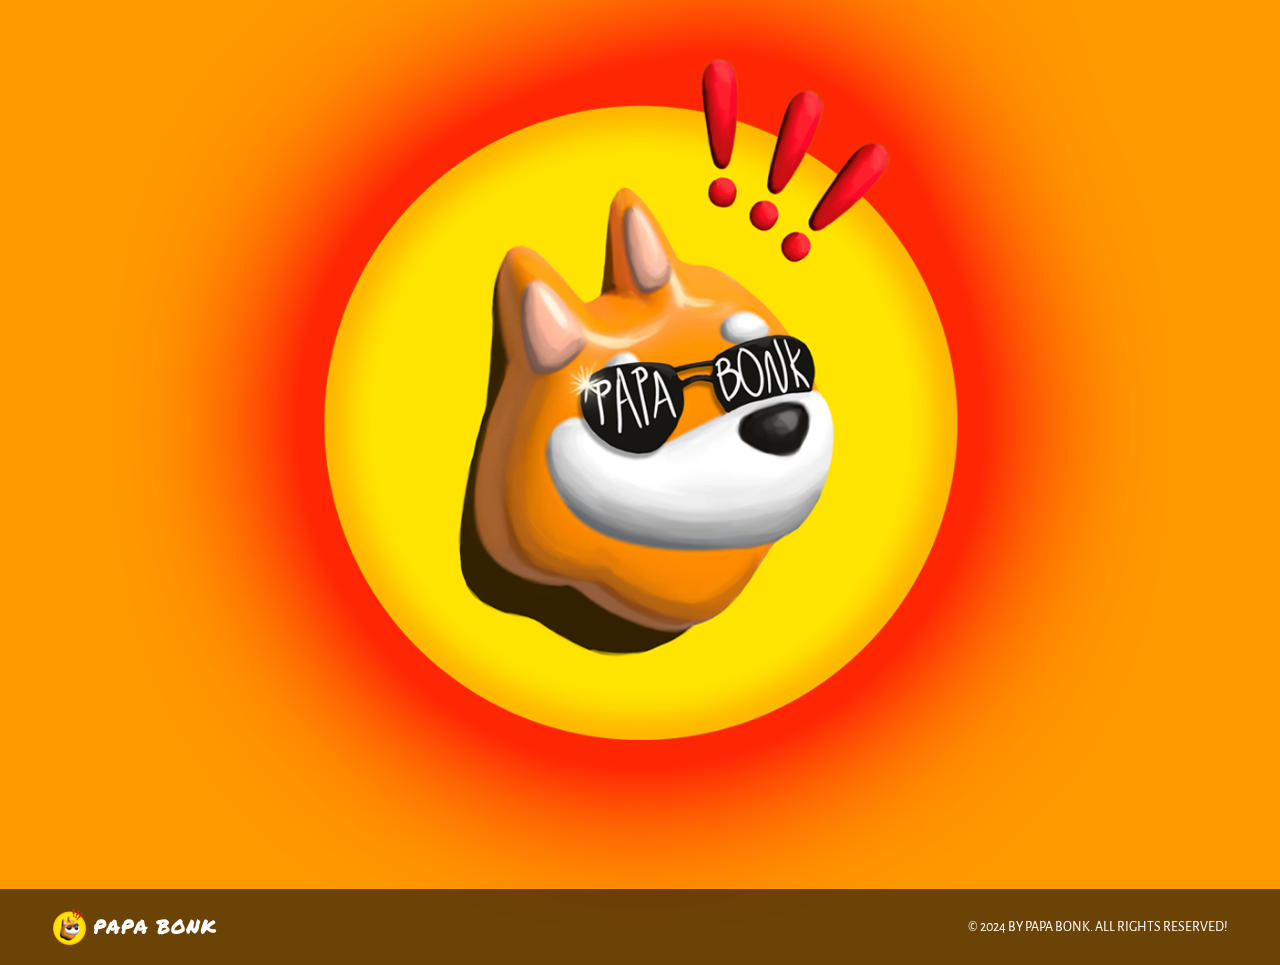
==== commit 9aa41411: "New commit on fonts" ====
--- a/index copy.html
+++ b/index copy.html
@@ -22,8 +22,14 @@
 		<link href="../unpkg.com/aos%402.3.1/dist/aos.css" rel="stylesheet">
 		
 		<!-- Main StyleSheet -->
-		<link rel="stylesheet" href="style.css"/>	
-
+		<link rel="stylesheet" href="style.css"/>
+		
+		<link rel="preconnect" href="https://fonts.googleapis.com">
+	
+		<link rel="preconnect" href="https://fonts.gstatic.com" crossorigin>
+	
+		<link href="https://fonts.googleapis.com/css2?family=Alegreya+Sans:ital,wght@0,100;0,300;0,400;0,500;0,700;0,800;0,900;1,100;1,300;1,400;1,500;1,700;1,800;1,900&family=Nunito:ital,wght@0,200..1000;1,200..1000&display=swap" rel="stylesheet">
+	
 		<!-- Responsive CSS -->
 		<link rel="stylesheet" href="css/responsive.css"/>	
 		
--- a/style.css
+++ b/style.css
@@ -1,6 +1,6 @@
 
 
-@import url('https://fonts.googleapis.com/css2?family=Alegreya+Sans:ital,wght@0,100;0,300;0,400;0,500;0,700;0,800;0,900;1,100;1,300;1,400;1,500;1,700;1,800;1,900&family=Permanent+Marker&display=swap');
+@import url('https://fonts.googleapis.com/css2?family=Alegreya+Sans:ital,wght@0,100;0,300;0,400;0,500;0,700;0,800;0,900;1,100;1,300;1,400;1,500;1,700;1,800;1,900&family=Nunito:ital,wght@0,200..1000;1,200..1000&display=swap');
 body {
     font-family: 'Alegreya Sans', sans-serif;
     font-size: 18px;
@@ -26,7 +26,7 @@
     list-style-type: none;
     padding: 0;
     margin: 0;
-    font-family: 'Permanent Marker', sans-serif;
+    font-family: 'Nunito', sans-serif;
     font-size: 18px;
     font-weight: 400;
     text-align: center;
@@ -419,7 +419,7 @@
     color: #FFF;
     text-align: center;
     text-shadow: 3px 3px 0px #291900;
-    font-family: 'Permanent Marker';
+    font-family: 'Nunito';
     font-size: 150px;
     font-style: normal;
     font-weight: 900;
@@ -446,7 +446,7 @@
 
 .hero-title ul {
     
-    font-family: 'Permanent Marker', sans-serif;
+    font-family: 'Nunito', sans-serif;
     font-size: 18px;
     font-weight: 400;
     text-align: center;
@@ -465,7 +465,7 @@
 
 .hero-title ul li a {
     color: #FF8102;
-    font-family: 'Permanent Marker', sans-serif;
+    font-family: 'Nunito', sans-serif;
     font-size: 16px;
     font-style: normal;
     font-weight: 700;
@@ -515,7 +515,7 @@
 .about-right h2 {
     color: #FFF;
     text-shadow: 3px 3px 0px #291900;
-    font-family: 'Permanent Marker';
+    font-family: 'Nunito';
     font-size: 65px;
     font-style: normal;
     font-weight: 900;
@@ -545,7 +545,7 @@
     color: #FFF;
     text-align: center;
     text-shadow: 3px 3px 0px #291900;
-    font-family: 'Permanent Marker';
+    font-family: 'Nunito';
     font-size: 45px;
     font-style: normal;
     font-weight: 900;
@@ -606,7 +606,7 @@
     color: #FFF;
     text-align: center;
     text-shadow: 3px 3px 0px #291900;
-    font-family: 'Permanent Marker';
+    font-family: 'Nunito';
     font-size: 45px;
     font-style: normal;
     font-weight: 900;
@@ -624,7 +624,7 @@
 }
 .token-left-item h2{
     color: #FFF;
-    font-family: 'Permanent Marker';
+    font-family: 'Nunito';
     font-size: 20px;
     font-style: normal;
     font-weight: 900;
@@ -680,7 +680,7 @@
 
 .token-right h2{
     color: #FFF;
-    font-family: 'Permanent Marker';
+    font-family: 'Nunito';
     font-size: 20px;
     font-style: normal;
     font-weight: 900;
@@ -738,7 +738,7 @@
     color: #FFF;
     text-align: center;
     text-shadow: 3px 3px 0px #291900;
-    font-family: 'Permanent Marker';
+    font-family: 'Nunito';
     font-size: 65px;
     font-style: normal;
     font-weight: 900;
@@ -768,7 +768,7 @@
 
 .roadmap-item h3 {
     color: #FFF;
-    font-family: 'Permanent Marker';
+    font-family: 'Nunito';
     font-size: 38px;
     font-style: normal;
     font-weight: 900;
@@ -779,7 +779,7 @@
 
 .roadmap-item ul li {
     color: #fff;
-    font-family: Alegreya Sans;
+    font-family: 'Alegreya Sans';
     font-size: 18px;
     font-style: normal;
     font-weight: 400;
@@ -826,7 +826,7 @@
 }
 .disclaimer-wrapper h2{
     color: #FFF;
-    font-family: 'Permanent Marker';
+    font-family: 'Nunito';
     font-size: 38px;
     font-style: normal;
     font-weight: 900;
--- a/css/responsive.css
+++ b/css/responsive.css
@@ -388,7 +388,7 @@
     }
     .roadmap-item h3 {
         color: #FFF;
-        font-family: Permanent Marker;
+        font-family: Nunito;
         font-size: 33px;
         font-style: normal;
         font-weight: 900;
@@ -405,7 +405,7 @@
     .disclaimer-wrapper h2
     {
       color: #FFF;
-      font-family: Permanent Marker;
+      font-family: Nunito;
       font-size: 28px;
     }
 
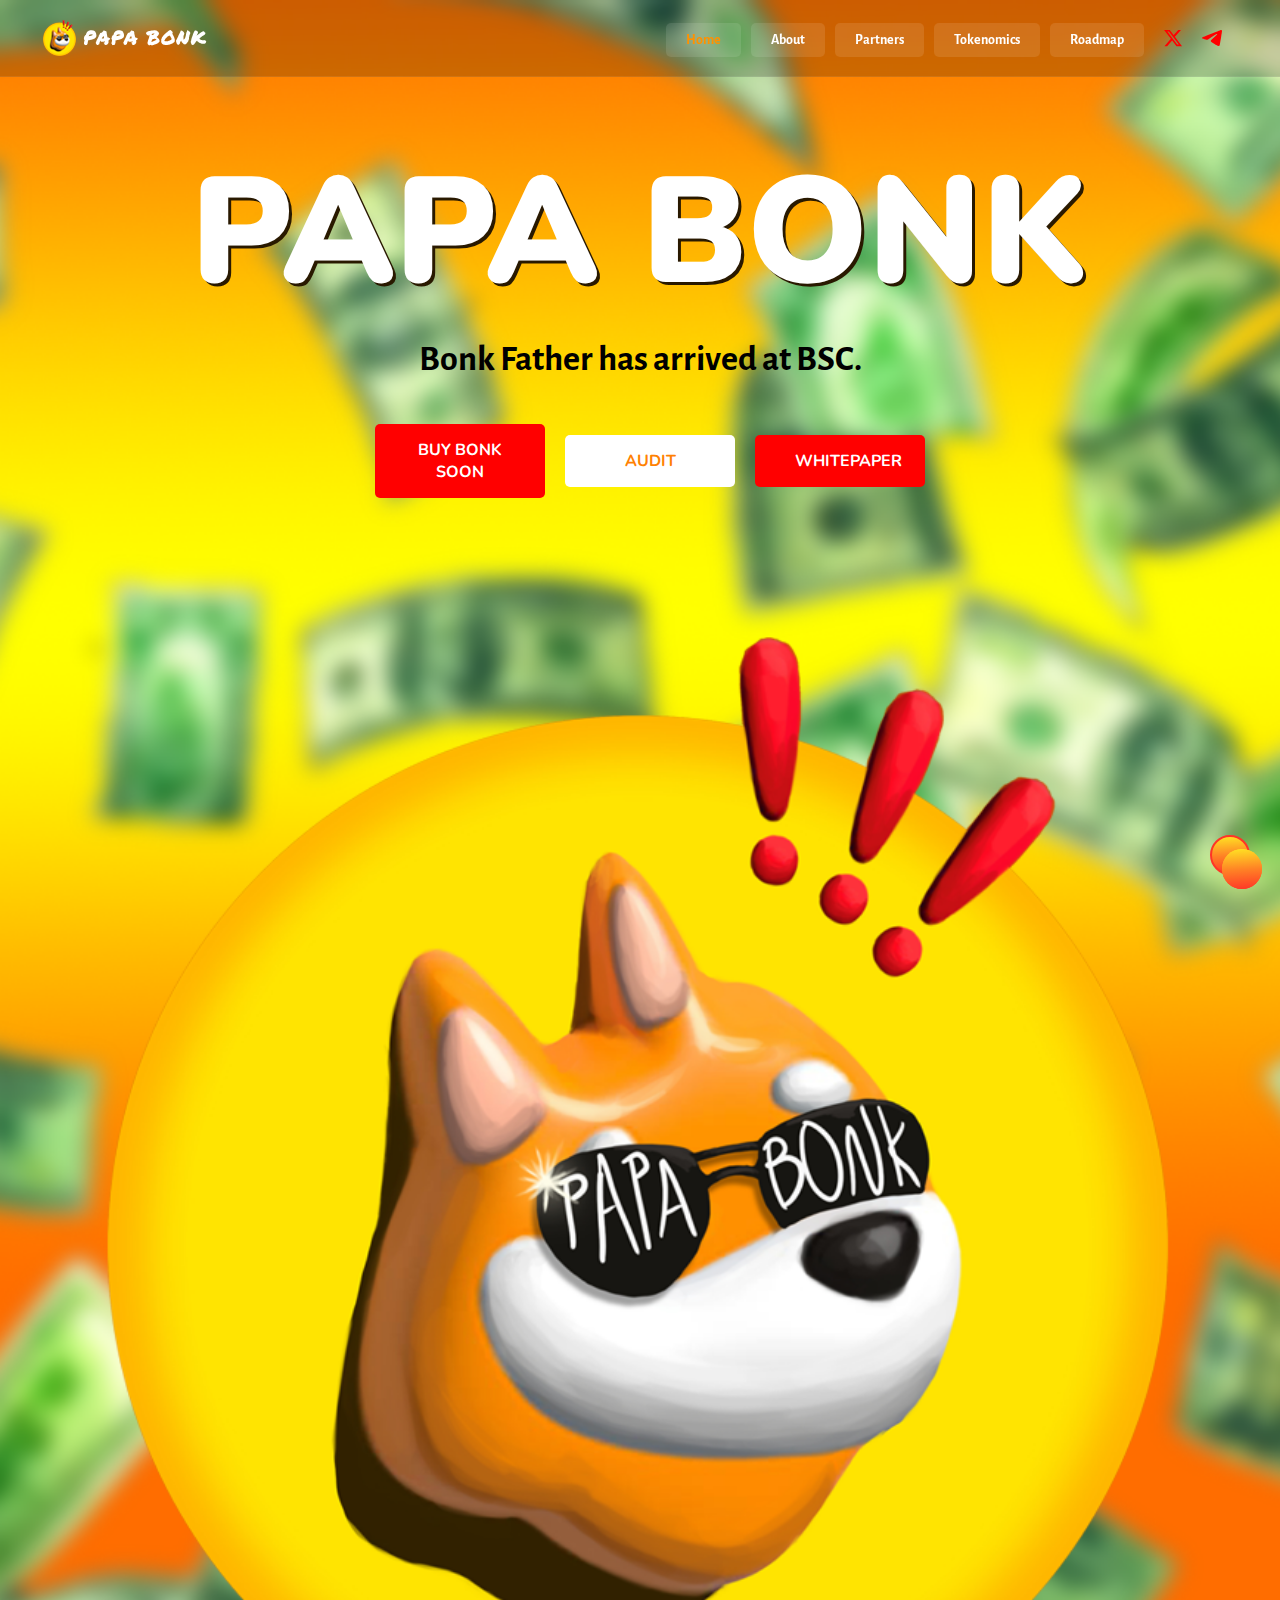
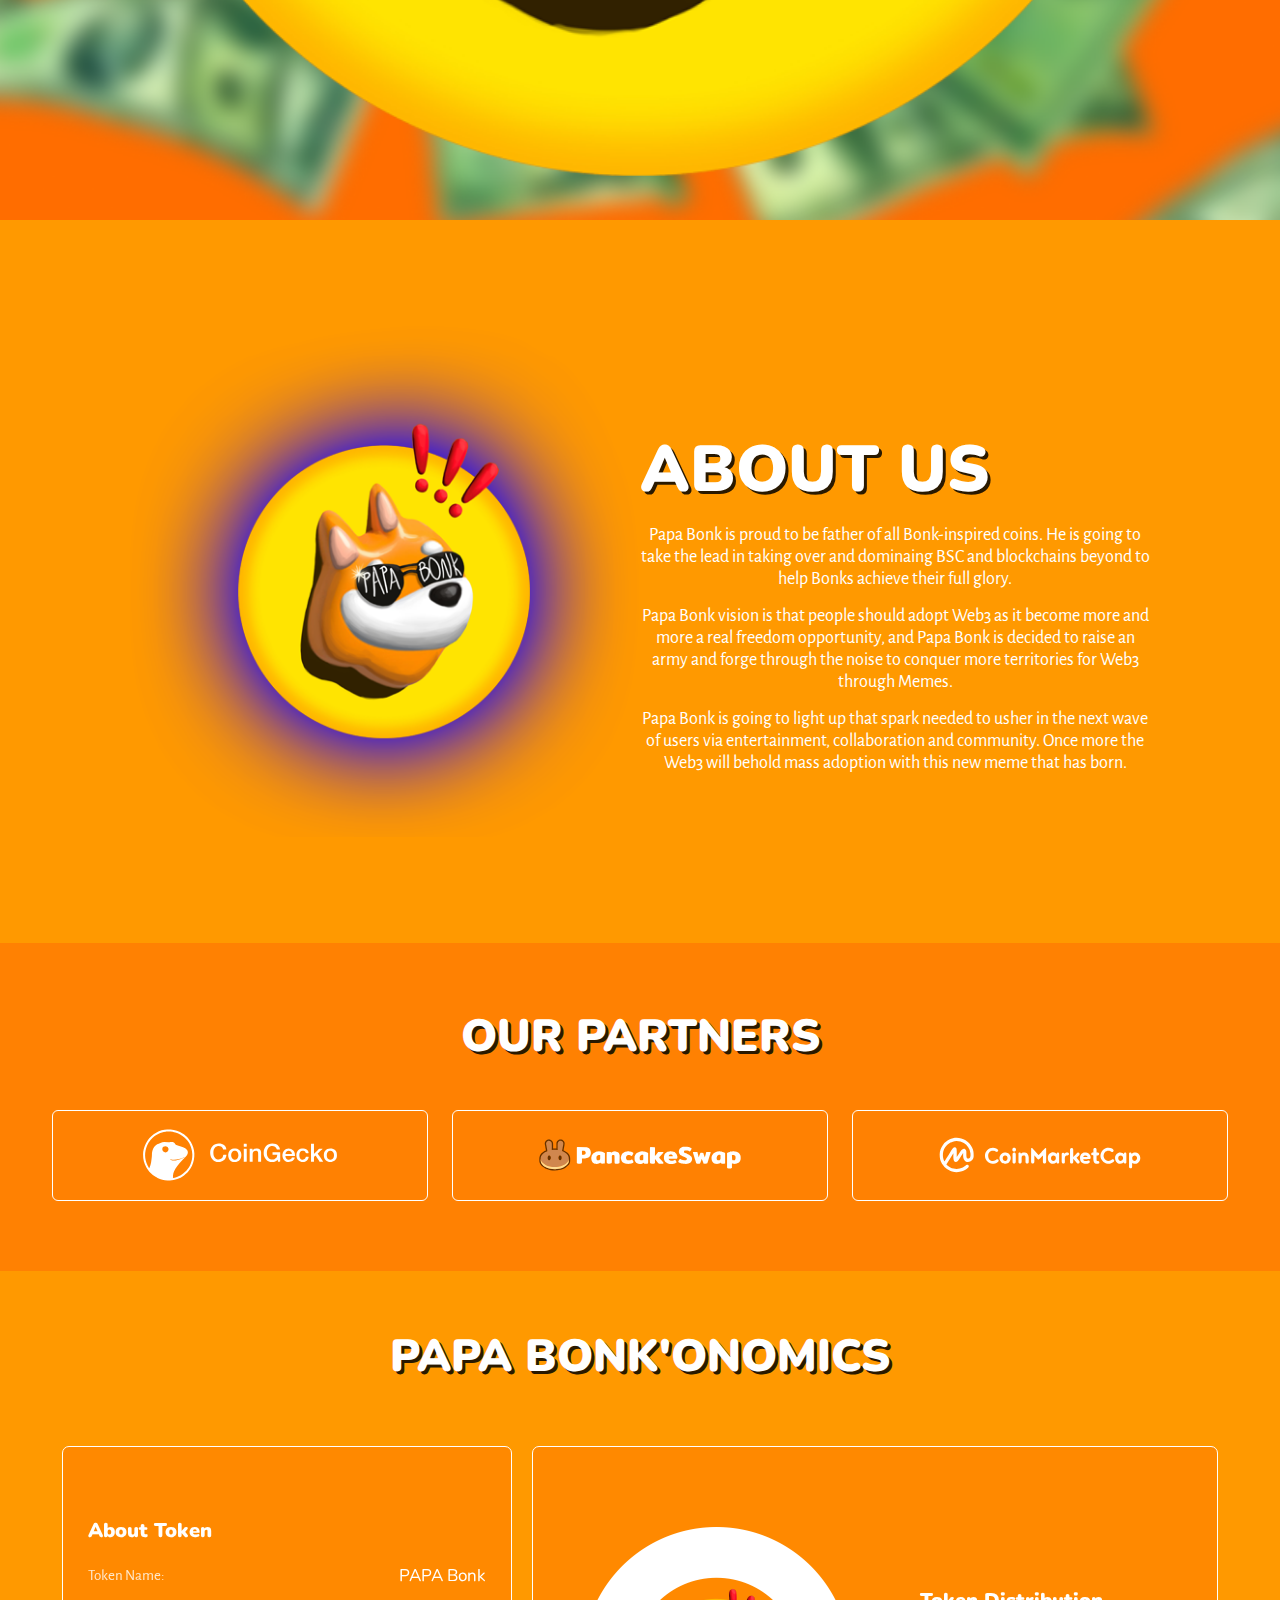
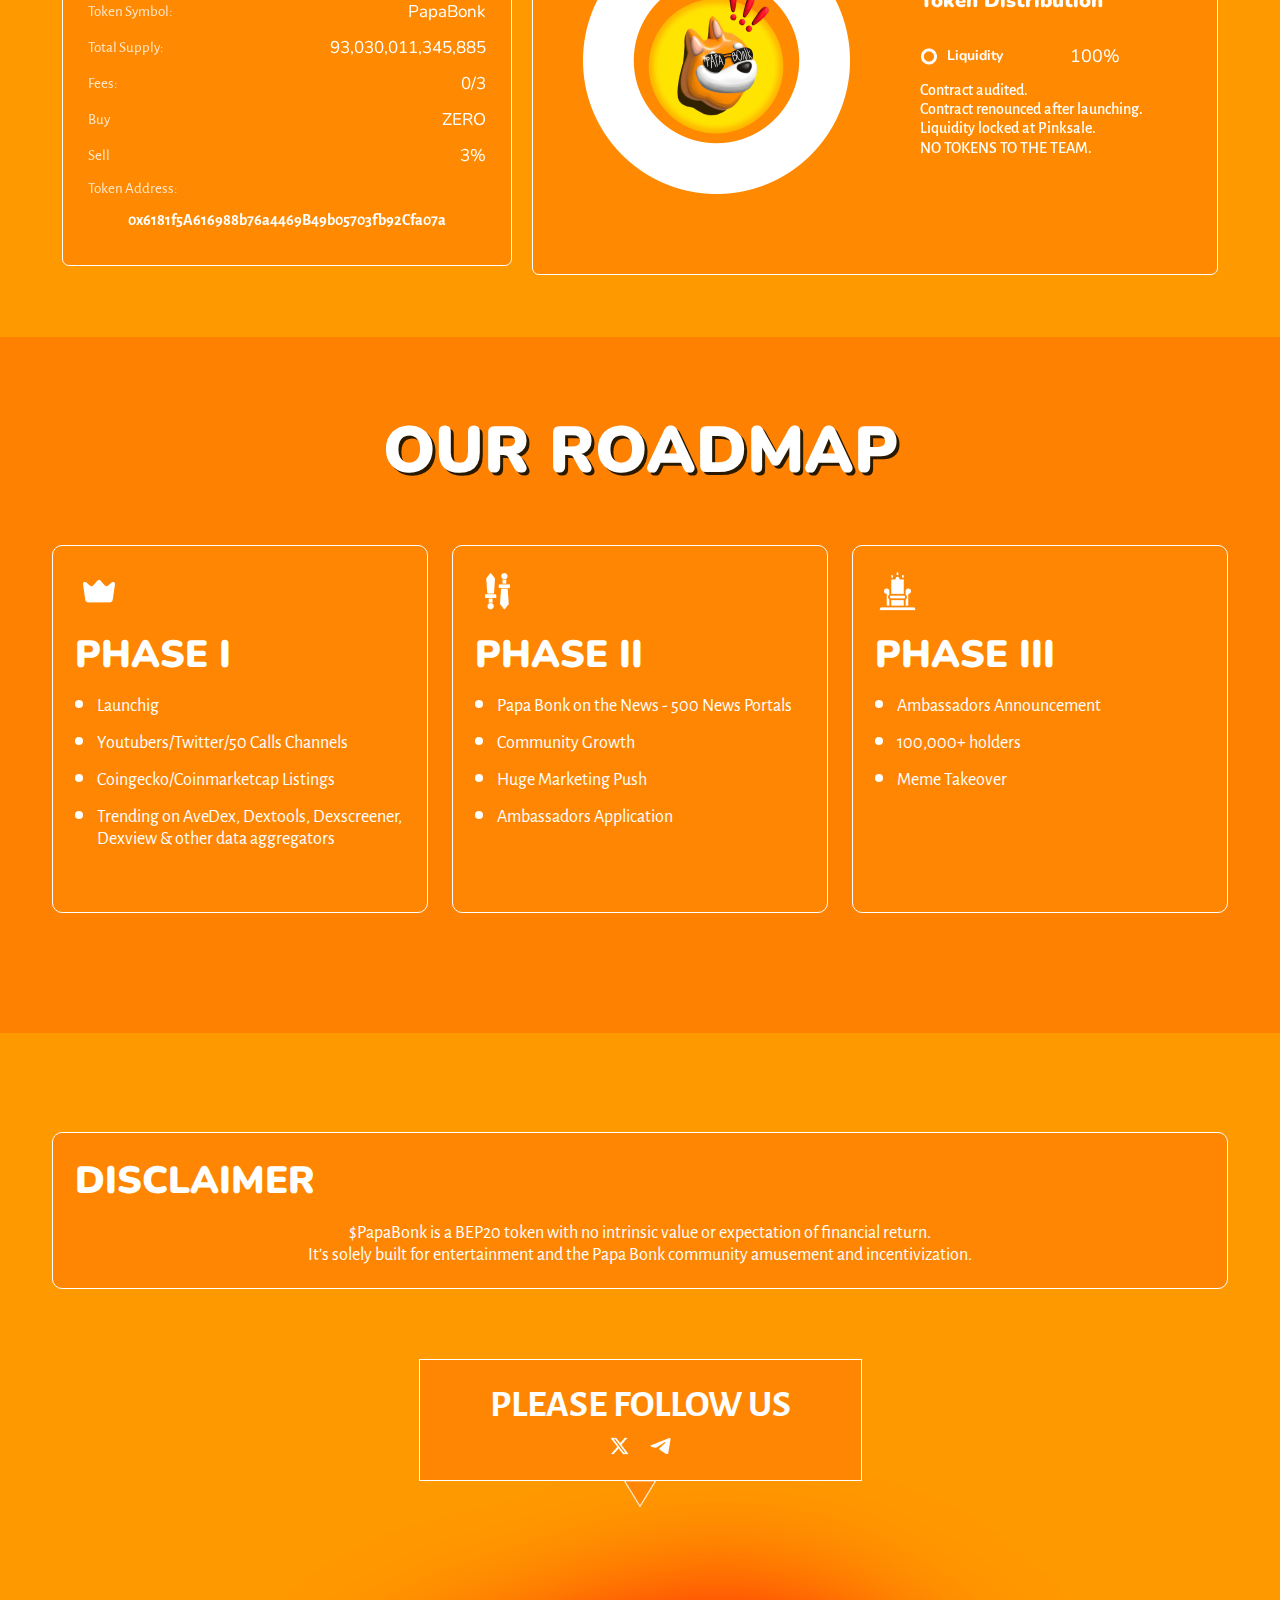
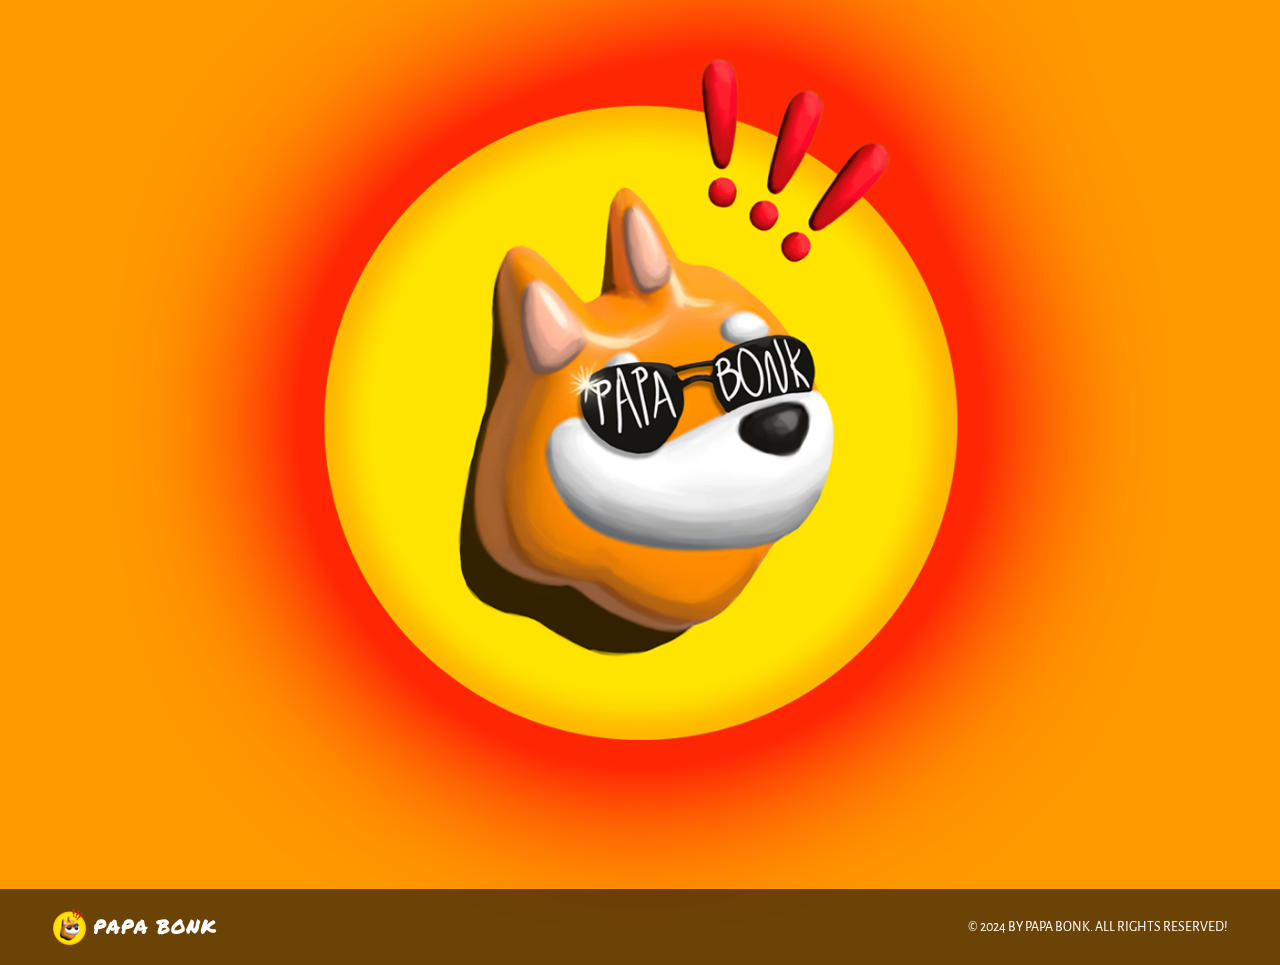
==== commit c5b654e3: "whitepaper commit" ====
--- a/index copy.html
+++ b/index copy.html
@@ -22,8 +22,8 @@
 		<link href="../unpkg.com/aos%402.3.1/dist/aos.css" rel="stylesheet">
 		
 		<!-- Main StyleSheet -->
-		<link rel="stylesheet" href="style.css"/>
-		
+		<link rel="stylesheet" href="style.css"/>	
+
 		<link rel="preconnect" href="https://fonts.googleapis.com">
 	
 		<link rel="preconnect" href="https://fonts.gstatic.com" crossorigin>
@@ -56,8 +56,8 @@
                             <li><a href="#Roadmap" data-scroll="#Roadmap">Roadmap</a></li>
                         </ul>
 						<div class="s-icon">
-							<a href="https://twitter.com/ThePapaBonk"><img src="img/x.svg" class="img-fluid" alt=""></a>
-							<a href="https://t.me/thepapabonk"><img src="img/telegram.svg" class="img-fluid" alt=""></a>
+							<a href="https://twitter.com/ThePapaBonk" target="_blank"><img src="img/x.svg" class="img-fluid" alt=""></a>
+							<a href="https://t.me/papabonk" target="_blank"><img src="img/telegram.svg" class="img-fluid" alt=""></a>
 						</div>
 					</div>
 					
@@ -65,8 +65,8 @@
 						<div class="menu-bar-wraper">
 							<div class="s-icon mobile-icon-ss">
 								<ul>
-									<li><a href="https://twitter.com/ThePapaBonk"><img src="img/x.svg" class="img-fluid" alt=""></a>
-										<a href="https://t.me/thepapabonk"><img src="img/telegram.svg" class="img-fluid" alt=""></a></li>
+									<li><a href="https://twitter.com/ThePapaBonk"  target="_blank"><img src="img/x.svg" class="img-fluid" alt=""></a>
+										<a href="https://t.me/papabonk"  target="_blank"><img src="img/telegram.svg" class="img-fluid" alt=""></a></li>
 								</ul>
 							</div>
 							<a data-bs-toggle="offcanvas" href="#offcanvasExample" role="button" aria-controls="offcanvasExample">
@@ -107,8 +107,9 @@
 					<h2 data-aos="fade-up">PAPA BONK</h2>
 					<sub data-aos="fade-up">Bonk Father has arrived at BSC.</sub><br><br><br>
 					<ul data-aos="fade-up text-center menu-item d-flex">
-						<li><a href="https://pancakeswap.finance">BUY BONK SOON</a></li>
-						<li><a href="#" class="s2ndss">Audit</a></li>
+						<li><a href="https://pancakeswap.finance" target="_blank">BUY BONK SOON</a></li>
+						<li><a href="#"  target="_blank" class="s2ndss">Audit</a></li>
+						<li><a href="pdf/WHITEPAPER.pdf"  target="_blank" class="s2ndss">Whitepaper</a></li>
 						<!--<li><a href="https://app.analytixaudit.com/king-bonk" class="s2ndss">audit</a></li>-->
 					</ul>
 				</div>
@@ -310,8 +311,8 @@
 					<span><img src="img/pb.png" alt=""></span>
 						<h2><strong>Please follow us</strong></h2>
 						<ul>
-							<li><a href="https://twitter.com/ThePapaBonk"><img src="img/x.png" alt=""></a></li>
-							<li><a href="https://t.me/thepapabonk"><img src="img/t.png" alt=""></a></li>
+							<li><a href="https://twitter.com/ThePapaBonk" target="_blank"><img src="img/x.png" alt=""></a></li>
+							<li><a href="https://t.me/papabonk" target="_blank"><img src="img/t.png" alt=""></a></li>
 						</ul>
 				</div>
 				<div class="btm-king-img" data-aos="fade-up">
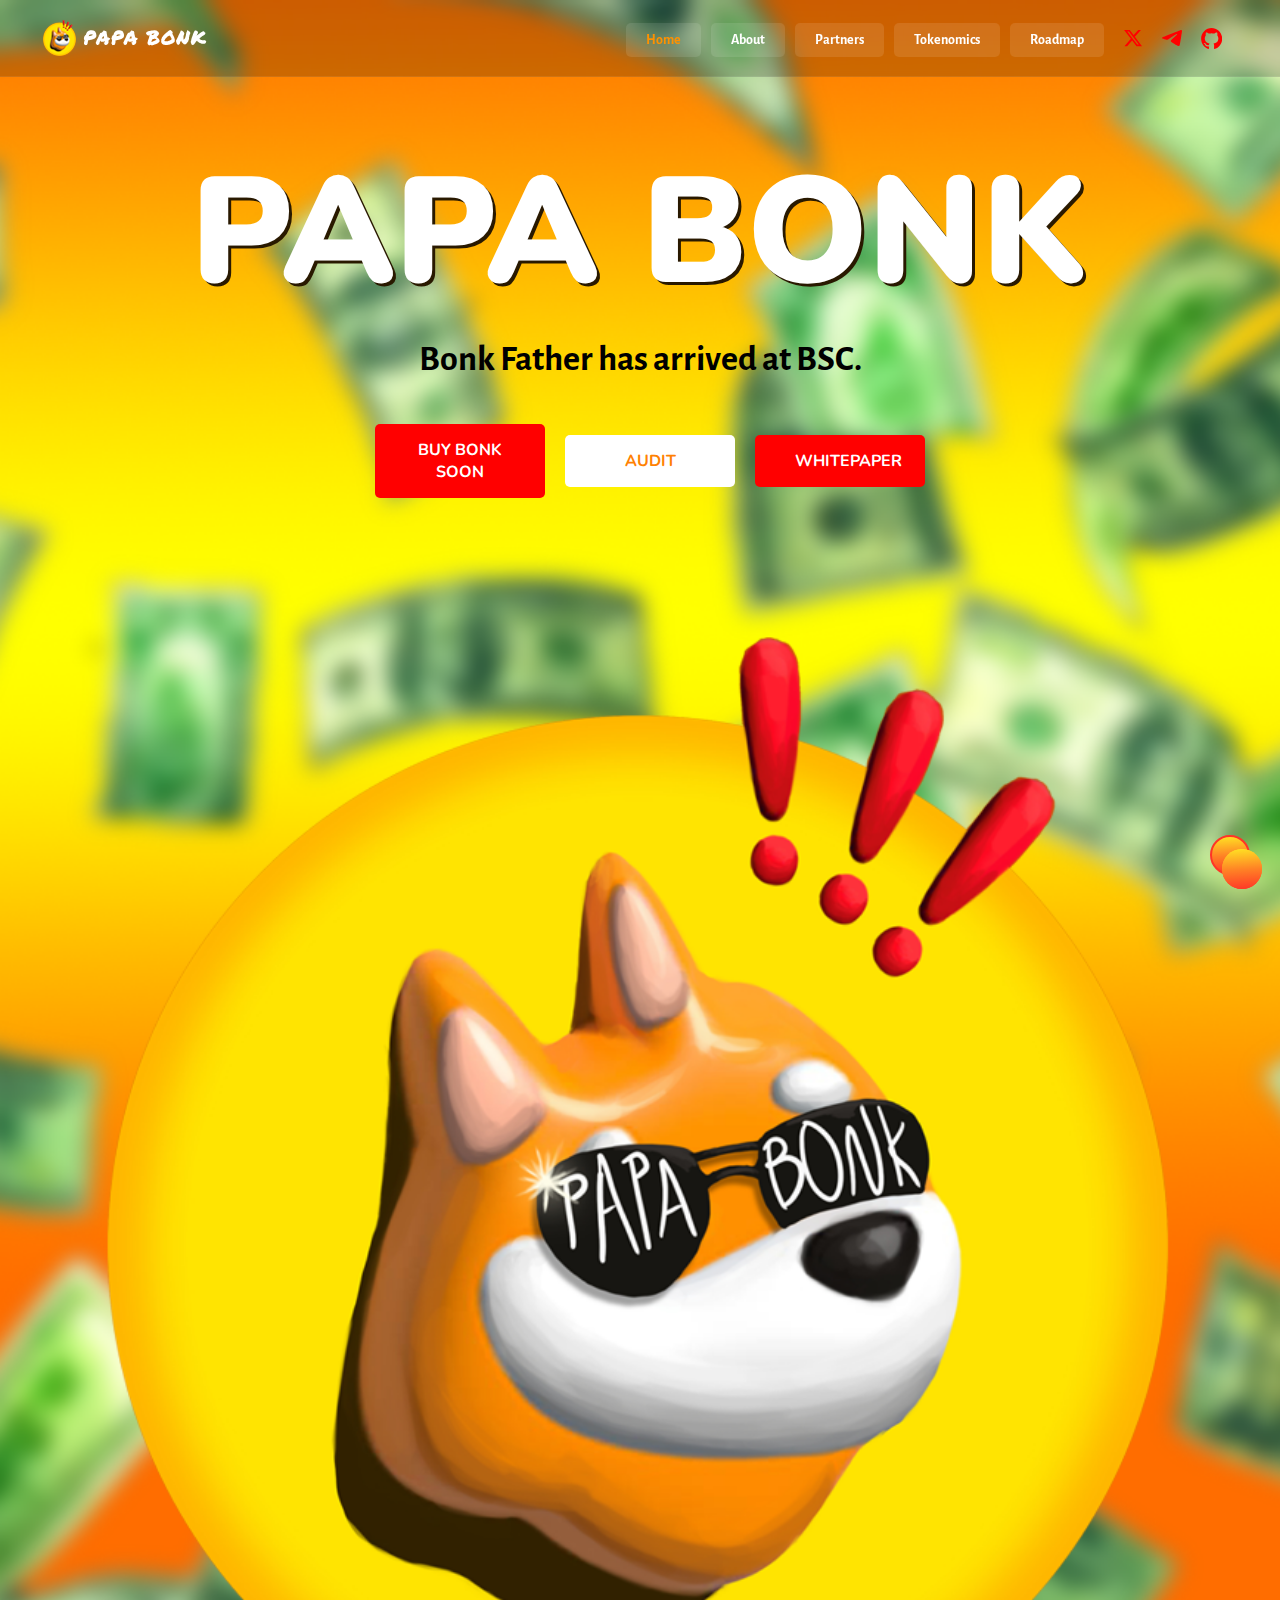
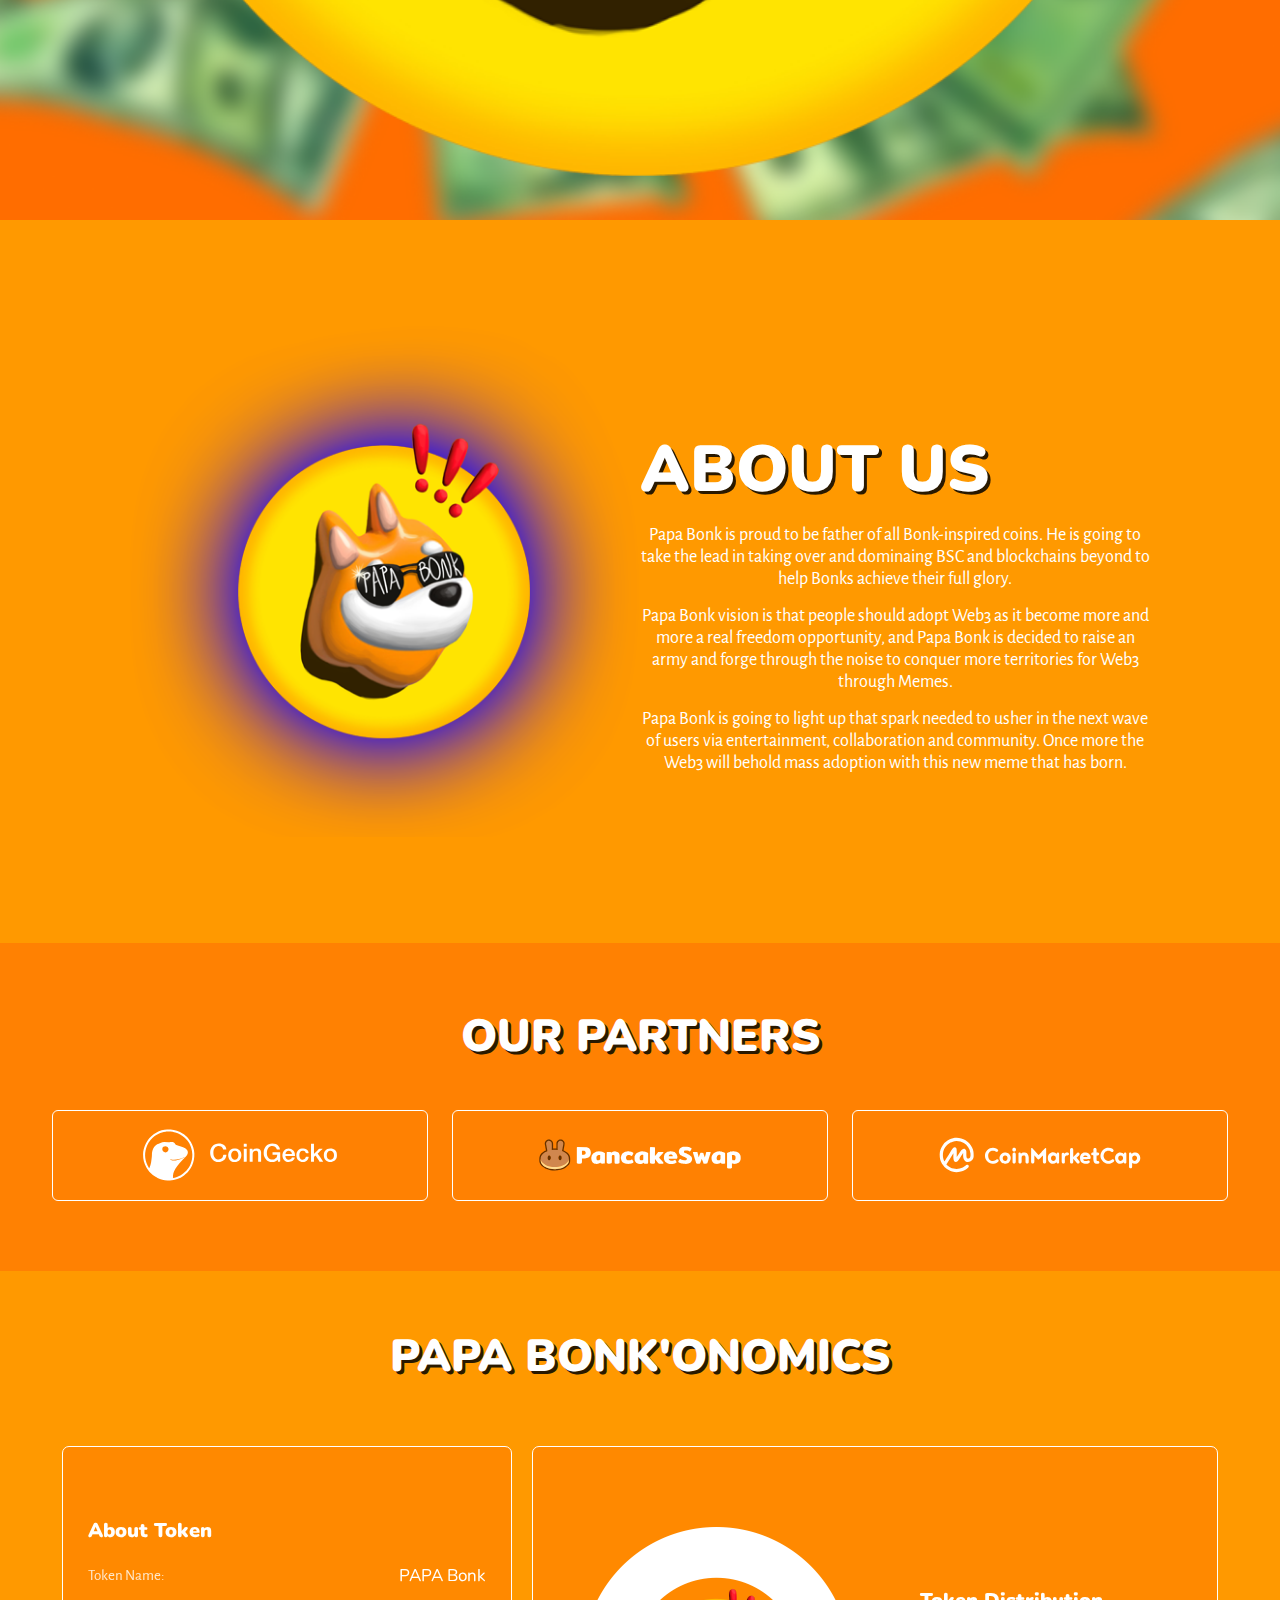
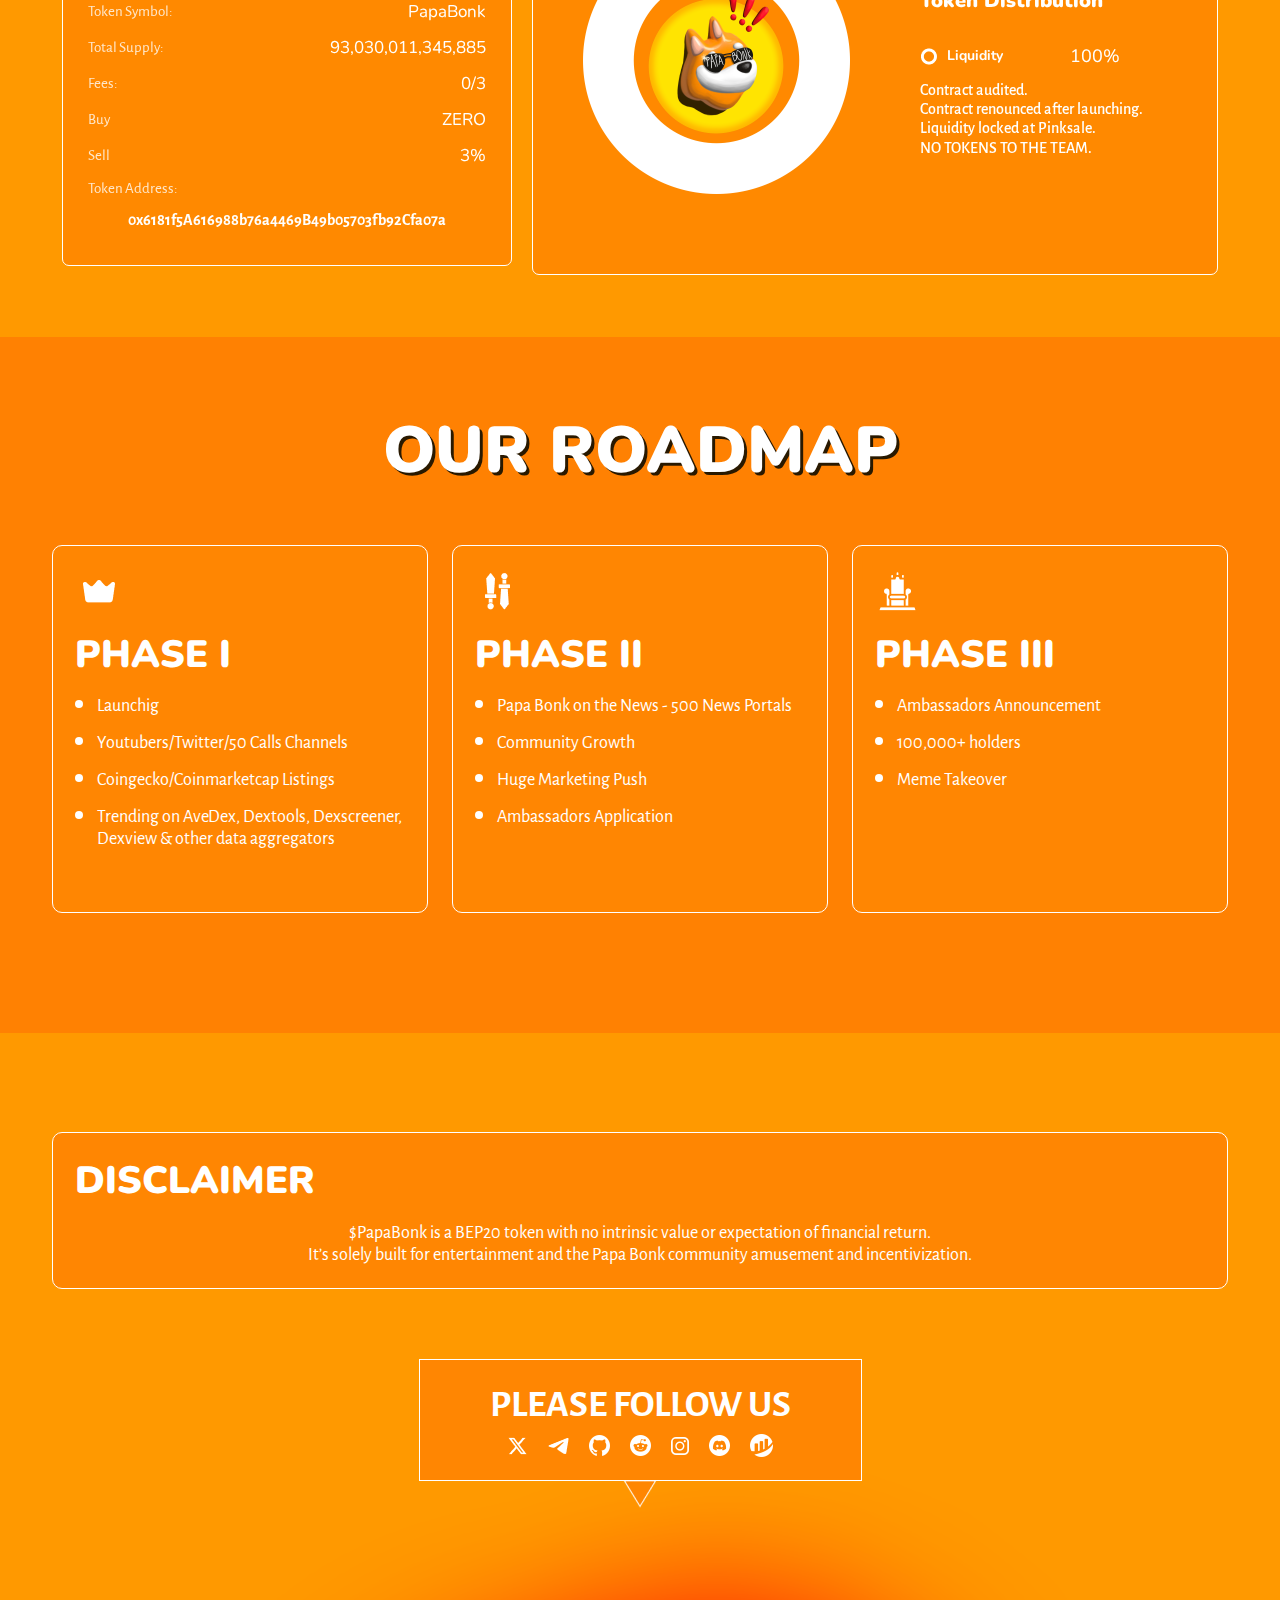
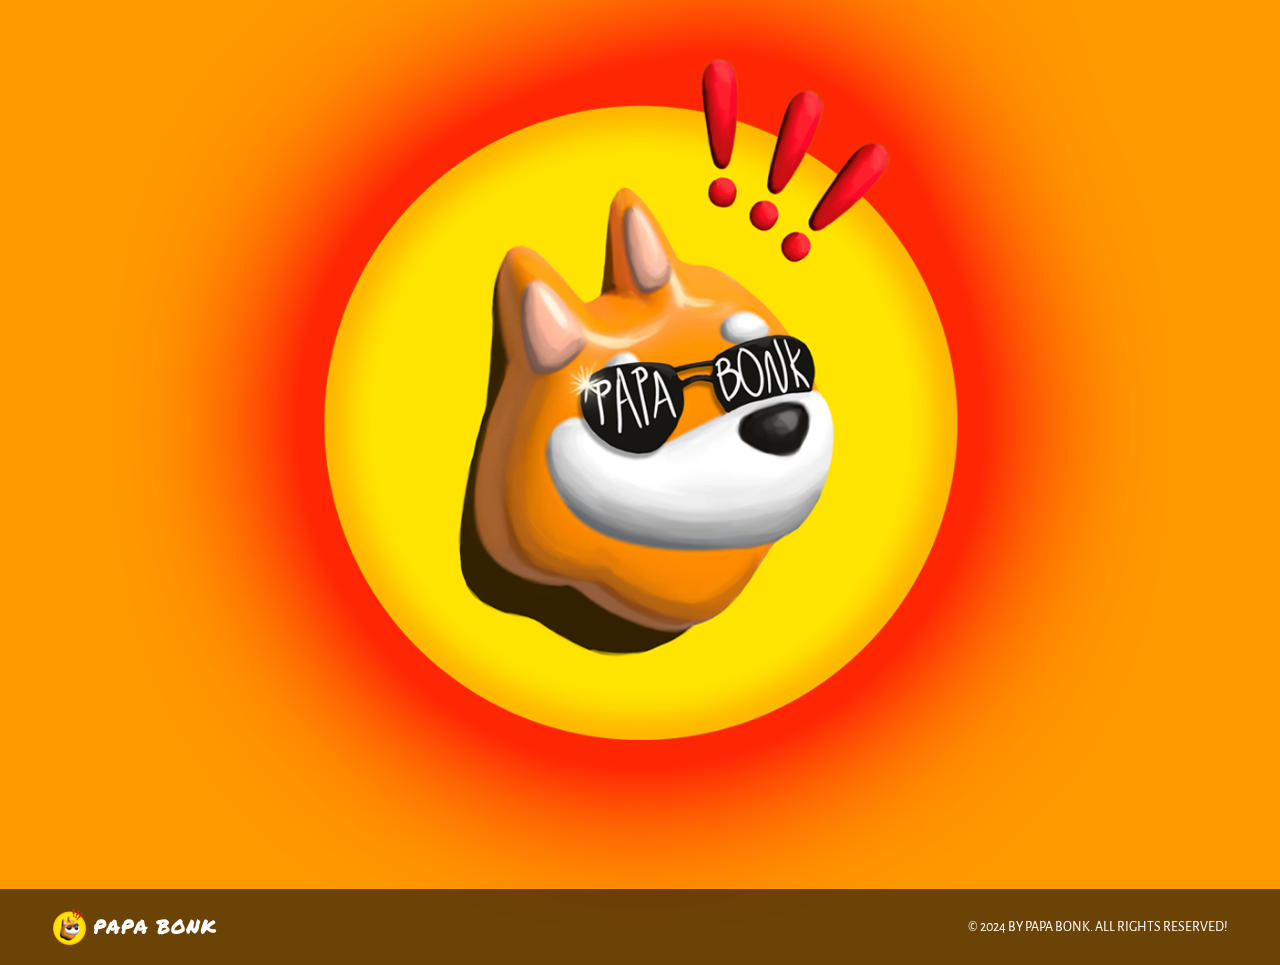
==== commit 4a0da2bb: "Social media" ====
--- a/index copy.html
+++ b/index copy.html
@@ -56,8 +56,9 @@
                             <li><a href="#Roadmap" data-scroll="#Roadmap">Roadmap</a></li>
                         </ul>
 						<div class="s-icon">
-							<a href="https://twitter.com/ThePapaBonk" target="_blank"><img src="img/x.svg" class="img-fluid" alt=""></a>
-							<a href="https://t.me/papabonk" target="_blank"><img src="img/telegram.svg" class="img-fluid" alt=""></a>
+							<a href="https://twitter.com/ThePapaBonk"  target="_blank"><img src="img/x.svg" class="img-fluid" alt=""></a>
+							<a href="https://t.me/papabonk"  target="_blank"><img src="img/telegram.svg" class="img-fluid" alt=""></a>
+							<a href="https://github.com/bonkpapa"  target="_blank"><img src="img/git.svg" class="img-fluid" alt=""></a>
 						</div>
 					</div>
 					
@@ -65,8 +66,9 @@
 						<div class="menu-bar-wraper">
 							<div class="s-icon mobile-icon-ss">
 								<ul>
-									<li><a href="https://twitter.com/ThePapaBonk"  target="_blank"><img src="img/x.svg" class="img-fluid" alt=""></a>
-										<a href="https://t.me/papabonk"  target="_blank"><img src="img/telegram.svg" class="img-fluid" alt=""></a></li>
+									<a href="https://twitter.com/ThePapaBonk" target="_blank"><img src="img/x.png" alt=""></a>
+									<a href="https://t.me/papabonk" target="_blank"><img src="img/t.png" alt=""></a>
+									<a href="https://github.com/bonkpapa"  target="_blank"><img src="img/git.png" class="img-fluid" alt=""></a>
 								</ul>
 							</div>
 							<a data-bs-toggle="offcanvas" href="#offcanvasExample" role="button" aria-controls="offcanvasExample">
@@ -108,7 +110,7 @@
 					<sub data-aos="fade-up">Bonk Father has arrived at BSC.</sub><br><br><br>
 					<ul data-aos="fade-up text-center menu-item d-flex">
 						<li><a href="https://pancakeswap.finance" target="_blank">BUY BONK SOON</a></li>
-						<li><a href="#"  target="_blank" class="s2ndss">Audit</a></li>
+						<li><a href="https://blocksafu.com/audit/0x6181f5A616988b76a4469B49b05703fb92Cfa07a"  target="_blank" class="s2ndss">Audit</a></li>
 						<li><a href="pdf/WHITEPAPER.pdf"  target="_blank" class="s2ndss">Whitepaper</a></li>
 						<!--<li><a href="https://app.analytixaudit.com/king-bonk" class="s2ndss">audit</a></li>-->
 					</ul>
@@ -313,6 +315,11 @@
 						<ul>
 							<li><a href="https://twitter.com/ThePapaBonk" target="_blank"><img src="img/x.png" alt=""></a></li>
 							<li><a href="https://t.me/papabonk" target="_blank"><img src="img/t.png" alt=""></a></li>
+							<li><a href="https://github.com/bonkpapa"  target="_blank"><img src="img/git.png" class="img-fluid" alt=""></a></li>
+							<li><a href="https://www.reddit.com/user/thepapabonk/"  target="_blank"><img src="img/red.png" class="img-fluid" alt=""></a></li>
+							<li><a href="https://www.instagram.com/thepapabonk/"  target="_blank"><img src="img/ins.png" class="img-fluid" alt=""></a></li>
+							<li><a href="https://discord.com/channels/1252342855503052831/1252342857172389930"  target="_blank"><img src="img/dis.png" class="img-fluid" alt=""></a></li>
+							<li><a href="https://bscscan.com/token/0x6181f5a616988b76a4469b49b05703fb92cfa07a"  target="_blank"><img src="img/bsc.png" class="img-fluid" alt=""></a></li>
 						</ul>
 				</div>
 				<div class="btm-king-img" data-aos="fade-up">
